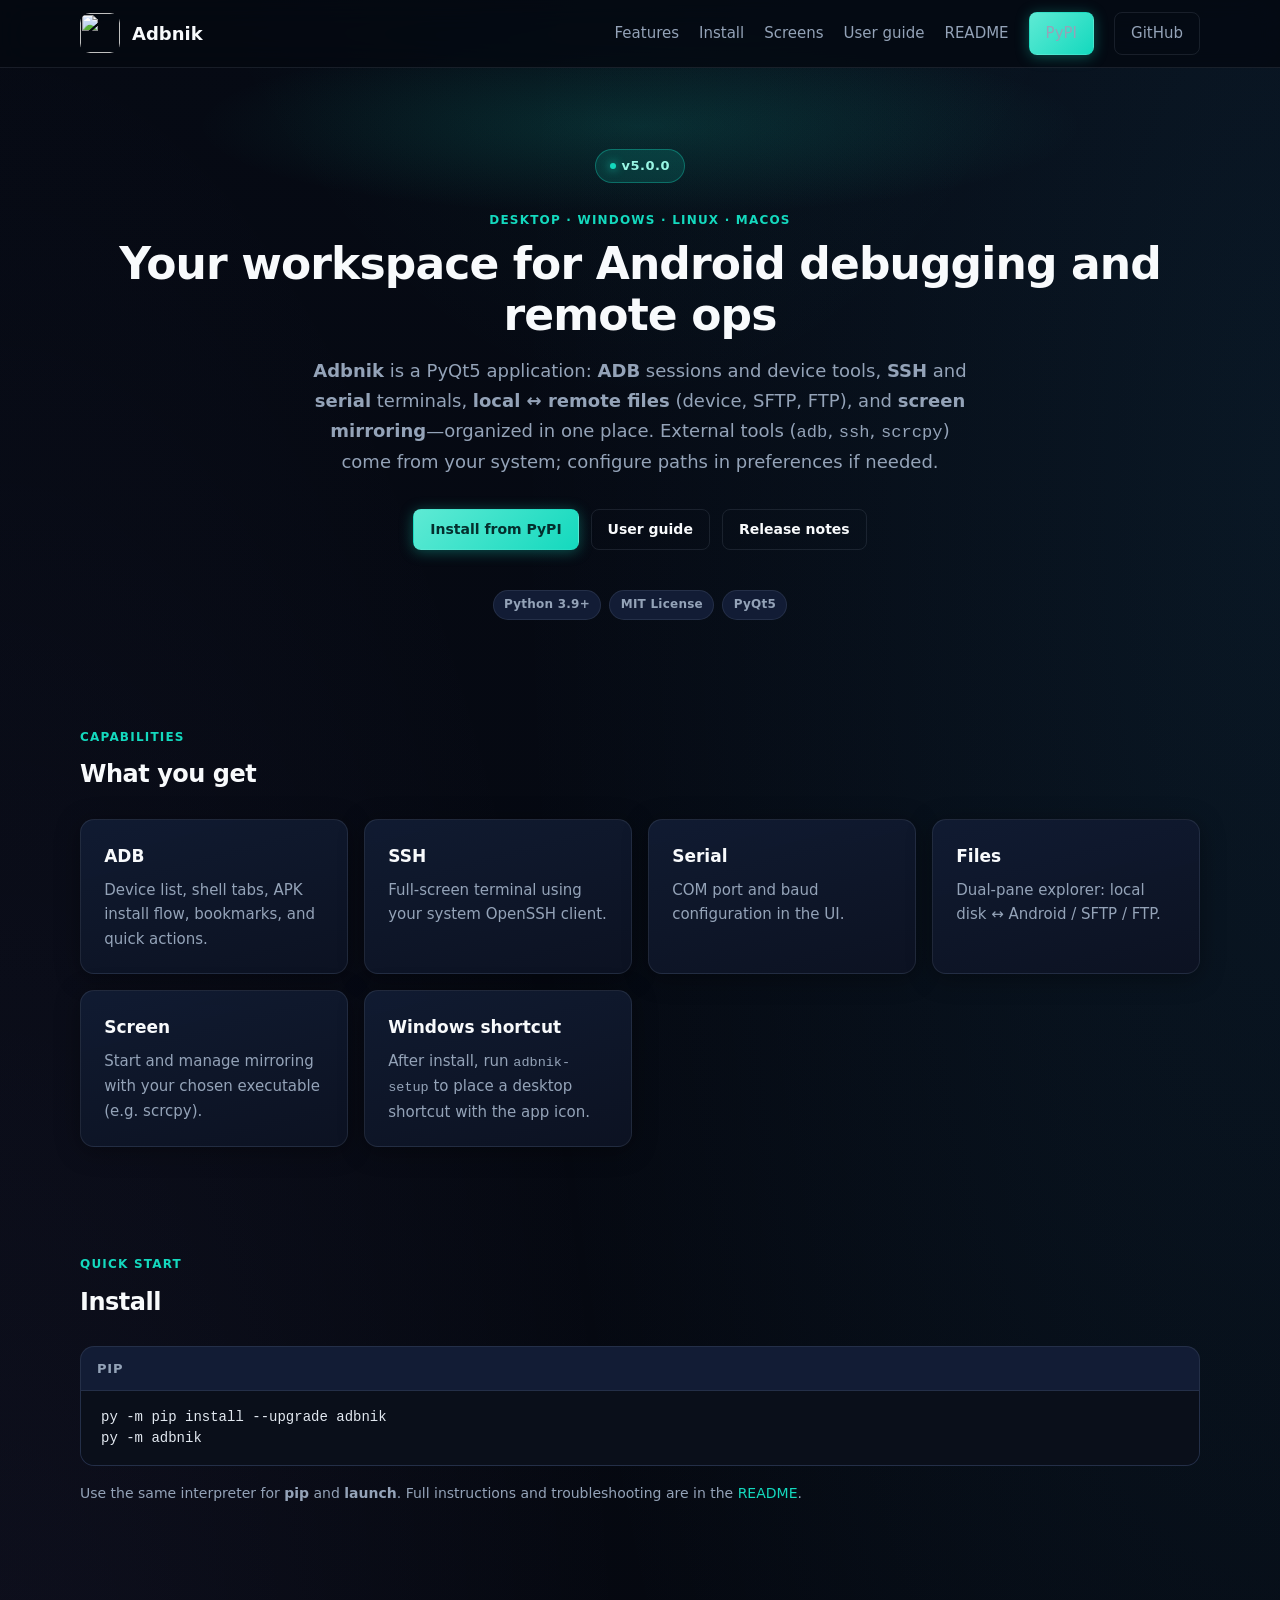
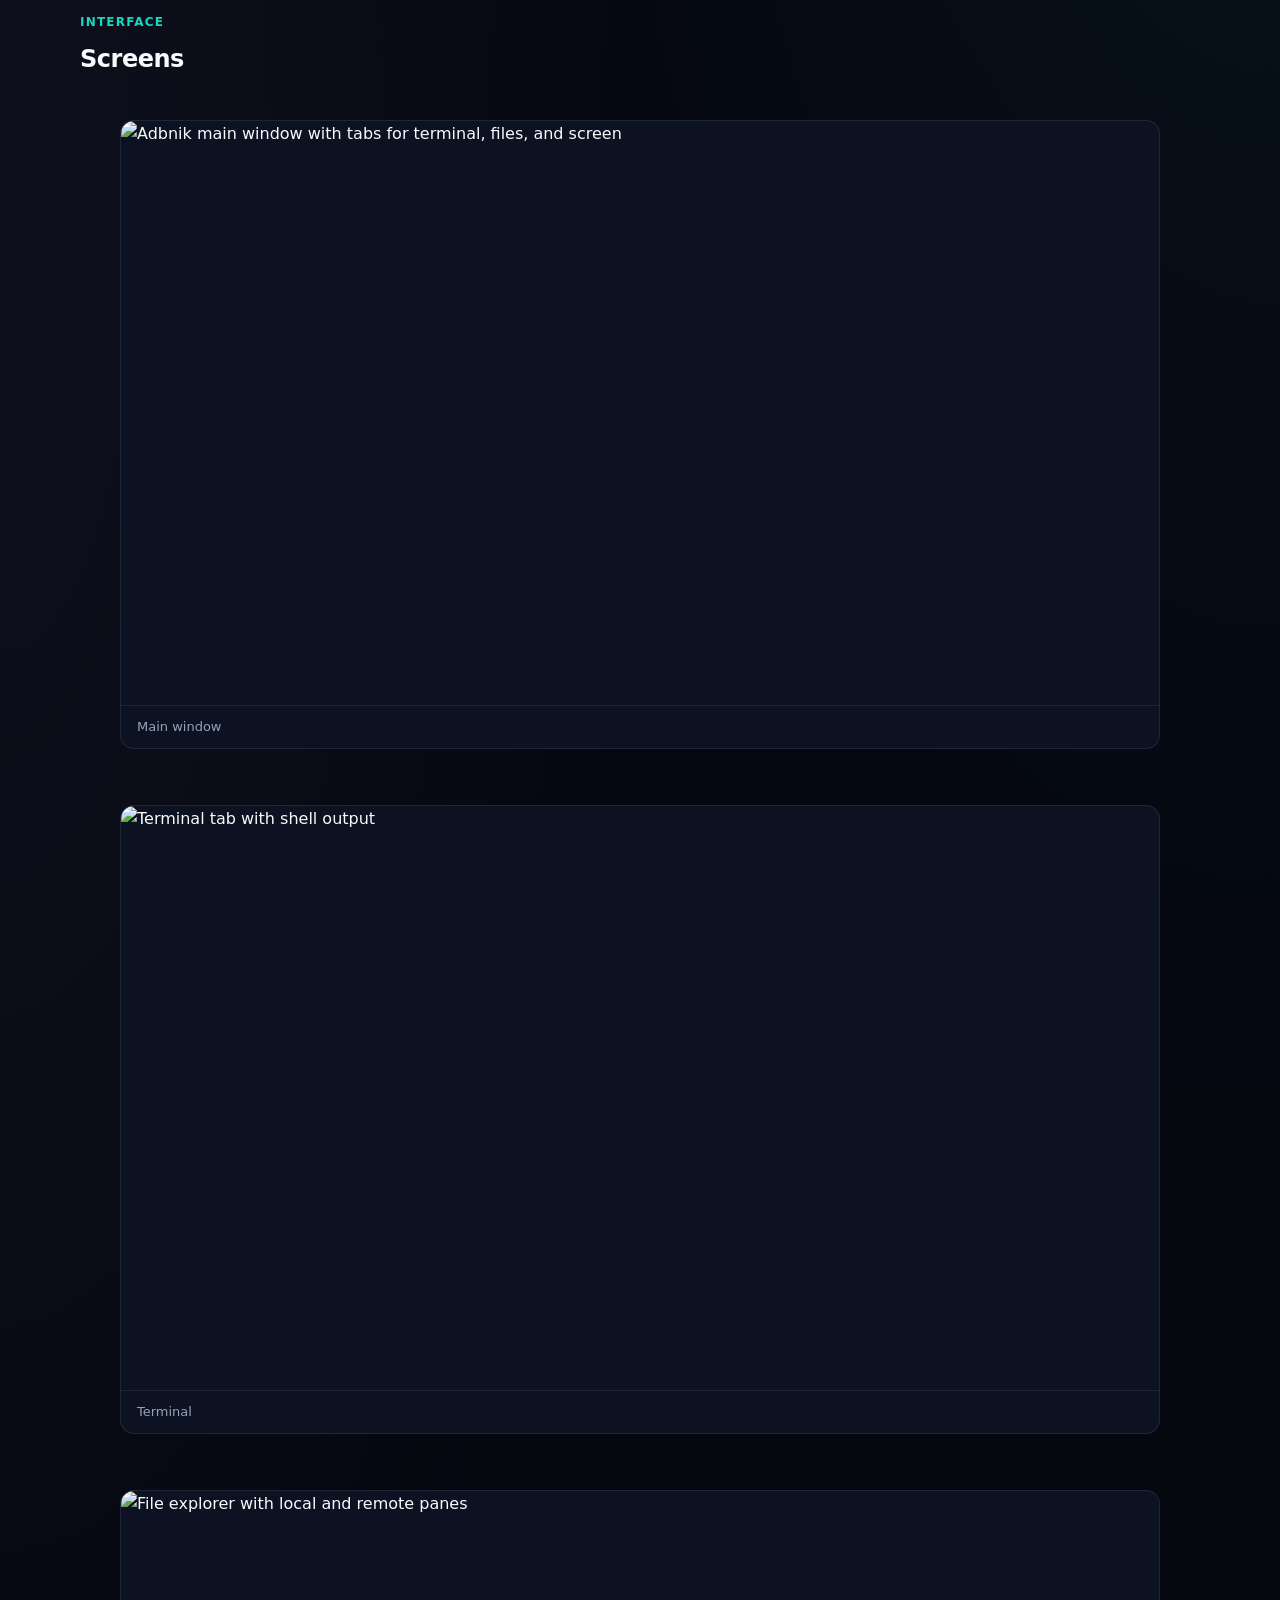
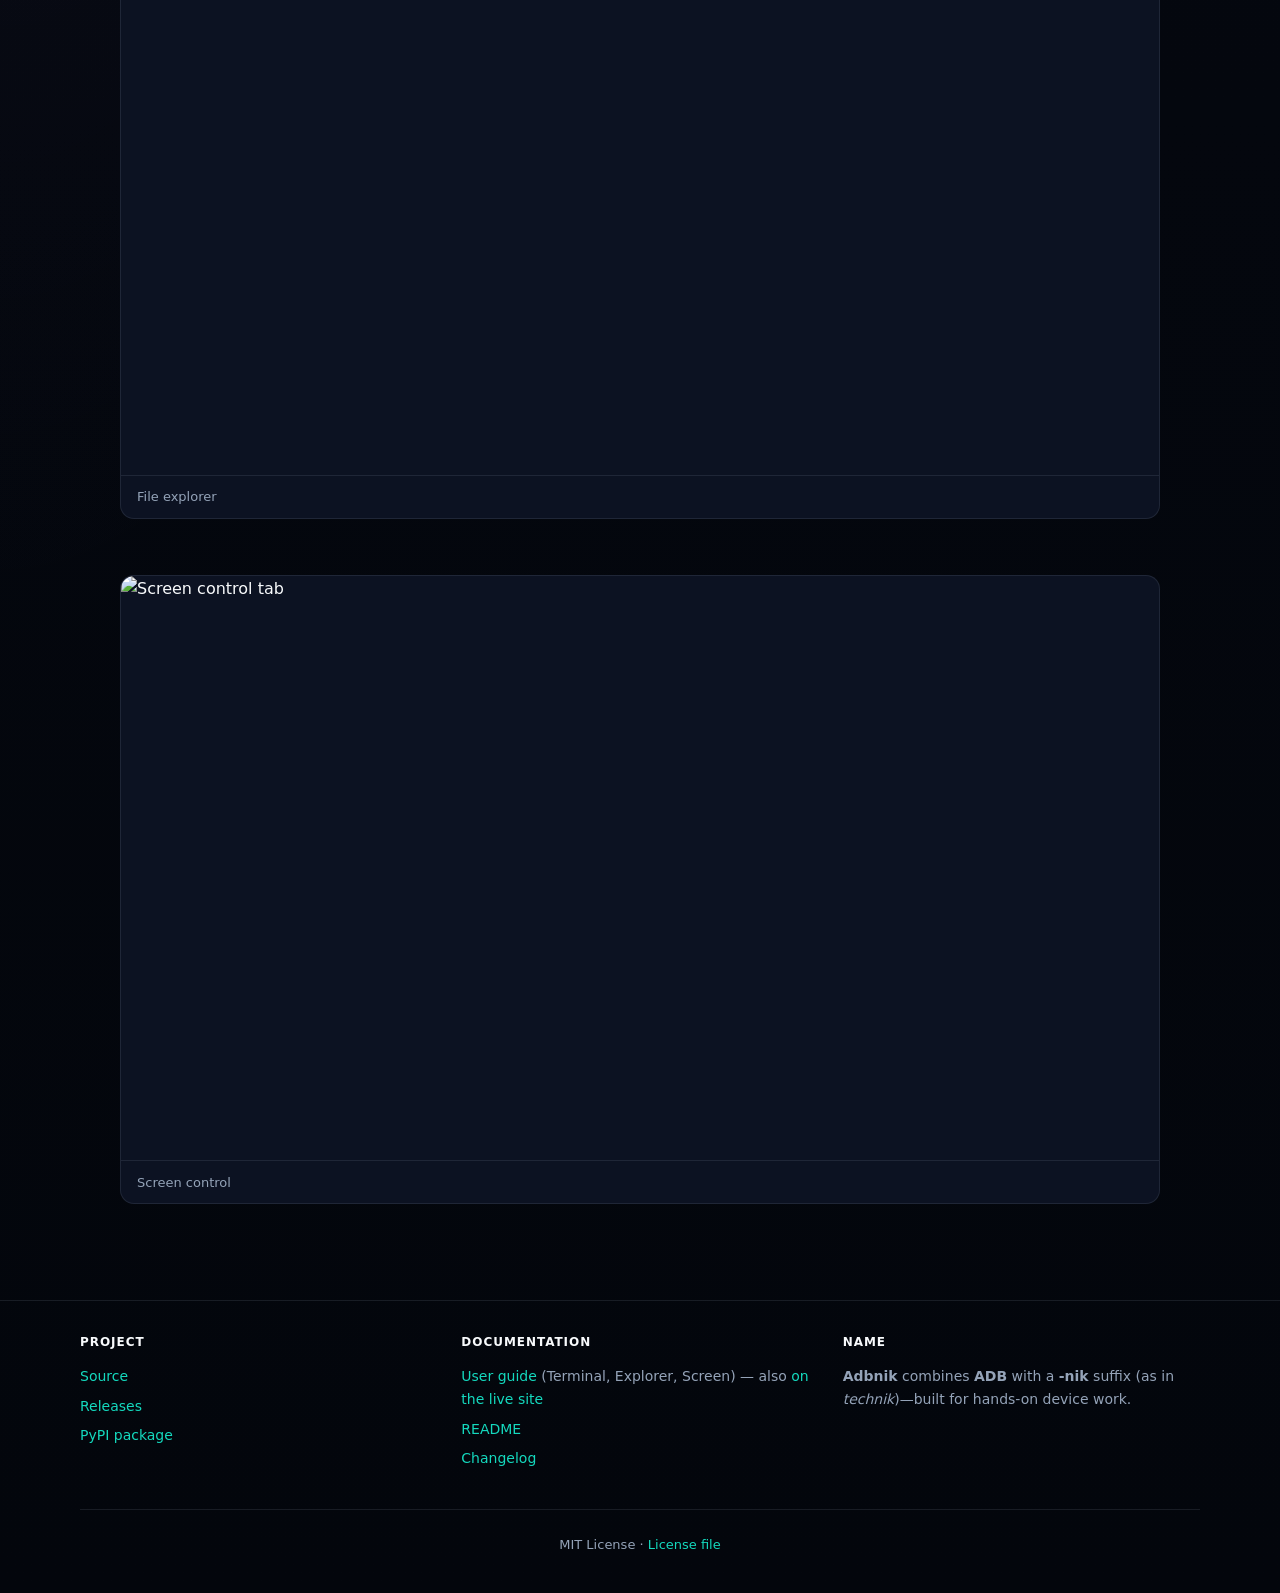
==== docs/index.html @ 75e6b12d "release: v5.0.0 — double-click CMD/PowerShell, bookmark viewport style fix" ====
<!DOCTYPE html>
<html lang="en">
<head>
  <meta charset="utf-8" />
  <meta name="viewport" content="width=device-width, initial-scale=1" />
  <meta name="description" content="Adbnik — desktop workspace for Android ADB, SSH/serial terminals, SFTP/FTP file transfer, and screen mirroring. Python · PyQt5 · MIT." />
  <meta name="theme-color" content="#070b12" />
  <meta property="og:title" content="Adbnik — Android &amp; device workspace" />
  <meta property="og:description" content="ADB, SSH, serial, SFTP/FTP, and screen mirroring in one PyQt5 workspace. Latest: v5.0.0." />
  <meta property="og:type" content="website" />
  <title>Adbnik — Android &amp; device workspace</title>
  <link rel="stylesheet" href="css/site.css" />
  <link rel="icon" href="https://raw.githubusercontent.com/nvnkennedy/adbnik/main/branding/adbnik-256.png" type="image/png" />
</head>
<body>
  <a class="skip-link" href="#main">Skip to content</a>

  <header class="site-header">
    <div class="wrap header-inner">
      <a class="brand" href="./">
        <img src="https://raw.githubusercontent.com/nvnkennedy/adbnik/main/branding/adbnik-256.png" width="40" height="40" alt="" />
        <span>Adbnik</span>
      </a>
      <nav class="nav" aria-label="Primary">
        <a href="#features">Features</a>
        <a href="#install">Install</a>
        <a href="#screens">Screens</a>
        <a href="guide/index.html">User guide</a>
        <a href="https://github.com/nvnkennedy/adbnik/blob/main/README.md">README</a>
        <a class="btn btn-primary" href="https://pypi.org/project/adbnik/">PyPI</a>
        <a class="btn btn-ghost" href="https://github.com/nvnkennedy/adbnik">GitHub</a>
      </nav>
    </div>
  </header>

  <main id="main">
    <div class="wrap">
      <section class="hero" aria-labelledby="hero-title">
        <p class="version-pill" title="Current stable release on PyPI"><span class="dot" aria-hidden="true"></span> v5.0.0</p>
        <p class="section-label">Desktop · Windows · Linux · macOS</p>
        <h1 id="hero-title">Your workspace for Android debugging and remote ops</h1>
        <p class="hero-lead">
          <strong>Adbnik</strong> is a PyQt5 application: <strong>ADB</strong> sessions and device tools,
          <strong>SSH</strong> and <strong>serial</strong> terminals, <strong>local ↔ remote files</strong>
          (device, SFTP, FTP), and <strong>screen mirroring</strong>—organized in one place.
          External tools (<code style="font-size:0.95em">adb</code>, <code style="font-size:0.95em">ssh</code>, <code style="font-size:0.95em">scrcpy</code>) come from your system; configure paths in preferences if needed.
        </p>
        <div class="hero-cta">
          <a class="btn btn-primary" href="https://pypi.org/project/adbnik/">Install from PyPI</a>
          <a class="btn btn-ghost" href="guide/index.html">User guide</a>
          <a class="btn btn-ghost" href="https://github.com/nvnkennedy/adbnik/releases">Release notes</a>
        </div>
        <div class="badge-row" aria-label="Highlights">
          <span class="badge">Python 3.9+</span>
          <span class="badge">MIT License</span>
          <span class="badge">PyQt5</span>
        </div>
      </section>

      <section id="features" aria-labelledby="feat-title">
        <p class="section-label">Capabilities</p>
        <h2 id="feat-title">What you get</h2>
        <div class="grid">
          <article class="card">
            <h3>ADB</h3>
            <p>Device list, shell tabs, APK install flow, bookmarks, and quick actions.</p>
          </article>
          <article class="card">
            <h3>SSH</h3>
            <p>Full-screen terminal using your system OpenSSH client.</p>
          </article>
          <article class="card">
            <h3>Serial</h3>
            <p>COM port and baud configuration in the UI.</p>
          </article>
          <article class="card">
            <h3>Files</h3>
            <p>Dual-pane explorer: local disk ↔ Android / SFTP / FTP.</p>
          </article>
          <article class="card">
            <h3>Screen</h3>
            <p>Start and manage mirroring with your chosen executable (e.g. scrcpy).</p>
          </article>
          <article class="card">
            <h3>Windows shortcut</h3>
            <p>After install, run <code style="font-size:0.9em">adbnik-setup</code> to place a desktop shortcut with the app icon.</p>
          </article>
        </div>
      </section>

      <section id="install" aria-labelledby="install-title">
        <p class="section-label">Quick start</p>
        <h2 id="install-title">Install</h2>
        <div class="install-block">
          <div class="install-head">pip</div>
          <pre class="code" id="pip-cmd">py -m pip install --upgrade adbnik
py -m adbnik</pre>
        </div>
        <p class="install-note">
          Use the same interpreter for <strong>pip</strong> and <strong>launch</strong>. Full instructions and troubleshooting are in the
          <a href="https://github.com/nvnkennedy/adbnik/blob/main/README.md">README</a>.
        </p>
      </section>

      <section id="screens" aria-labelledby="shots-title">
        <p class="section-label">Interface</p>
        <h2 id="shots-title">Screens</h2>
        <div class="shots">
          <figure class="shot">
            <img
              src="https://raw.githubusercontent.com/nvnkennedy/adbnik/main/docs/screenshots/01-main-window.png"
              alt="Adbnik main window with tabs for terminal, files, and screen"
              width="1280"
              height="720"
              loading="lazy"
            />
            <figcaption>Main window</figcaption>
          </figure>
          <figure class="shot">
            <img
              src="https://raw.githubusercontent.com/nvnkennedy/adbnik/main/docs/screenshots/02-terminal.png"
              alt="Terminal tab with shell output"
              width="1280"
              height="720"
              loading="lazy"
            />
            <figcaption>Terminal</figcaption>
          </figure>
          <figure class="shot">
            <img
              src="https://raw.githubusercontent.com/nvnkennedy/adbnik/main/docs/screenshots/03-file-explorer.png"
              alt="File explorer with local and remote panes"
              width="1280"
              height="720"
              loading="lazy"
            />
            <figcaption>File explorer</figcaption>
          </figure>
          <figure class="shot">
            <img
              src="https://raw.githubusercontent.com/nvnkennedy/adbnik/main/docs/screenshots/04-screen-control.png"
              alt="Screen control tab"
              width="1280"
              height="720"
              loading="lazy"
            />
            <figcaption>Screen control</figcaption>
          </figure>
        </div>
      </section>
    </div>
  </main>

  <footer class="site-footer">
    <div class="wrap">
      <div class="footer-grid">
        <div>
          <h3>Project</h3>
          <ul>
            <li><a href="https://github.com/nvnkennedy/adbnik">Source</a></li>
            <li><a href="https://github.com/nvnkennedy/adbnik/releases">Releases</a></li>
            <li><a href="https://pypi.org/project/adbnik/">PyPI package</a></li>
          </ul>
        </div>
        <div>
          <h3>Documentation</h3>
          <ul>
            <li><a href="guide/index.html">User guide</a> (Terminal, Explorer, Screen) — also <a href="https://nvnkennedy.github.io/adbnik/guide/index.html">on the live site</a></li>
            <li><a href="https://github.com/nvnkennedy/adbnik/blob/main/README.md">README</a></li>
            <li><a href="https://github.com/nvnkennedy/adbnik/blob/main/CHANGELOG.md">Changelog</a></li>
          </ul>
        </div>
        <div>
          <h3>Name</h3>
          <p style="margin:0;font-size:0.875rem;color:var(--muted);max-width:28rem">
            <strong>Adbnik</strong> combines <strong>ADB</strong> with a <strong>-nik</strong> suffix (as in <em>technik</em>)—built for hands-on device work.
          </p>
        </div>
      </div>
      <div class="footer-bottom">
        MIT License · <a href="https://github.com/nvnkennedy/adbnik/blob/main/LICENSE">License file</a>
      </div>
    </div>
  </footer>
</body>
</html>
---- docs/css/site.css ----
/* Adbnik — project site (GitHub Pages) */

:root {
  --bg: #050810;
  --bg-elevated: #0c1222;
  --surface: #121c35;
  --border: rgba(148, 163, 184, 0.14);
  --text: #f8fafc;
  --muted: #94a3b8;
  --accent: #14d9be;
  --accent-soft: rgba(20, 217, 190, 0.14);
  --accent-hover: #5eead4;
  --shadow: 0 28px 90px rgba(0, 0, 0, 0.5);
  --shadow-card: 0 4px 24px rgba(0, 0, 0, 0.35);
  --radius: 14px;
  --font: "Segoe UI Variable", system-ui, "Segoe UI", Roboto, "Helvetica Neue", Arial, sans-serif;
  --mono: ui-monospace, "Cascadia Code", "Consolas", monospace;
}

*,
*::before,
*::after {
  box-sizing: border-box;
}

html {
  scroll-behavior: smooth;
}

body {
  margin: 0;
  min-height: 100vh;
  font-family: var(--font);
  font-size: 1rem;
  line-height: 1.65;
  color: var(--text);
  background-color: var(--bg);
  background-image:
    radial-gradient(ellipse 100% 70% at 50% -30%, rgba(20, 217, 190, 0.18), transparent 55%),
    radial-gradient(ellipse 60% 45% at 100% 10%, rgba(56, 189, 248, 0.08), transparent),
    radial-gradient(ellipse 50% 40% at 0% 40%, rgba(167, 139, 250, 0.06), transparent),
    linear-gradient(180deg, #060a14 0%, var(--bg) 38%, #03060c 100%);
}

a {
  color: var(--accent);
  text-decoration: none;
  transition: color 0.15s ease;
}

a:hover {
  color: var(--accent-hover);
  text-decoration: underline;
}

.skip-link {
  position: absolute;
  left: -9999px;
  z-index: 9999;
  padding: 0.5rem 1rem;
  background: var(--accent);
  color: var(--bg);
}

.skip-link:focus {
  left: 1rem;
  top: 1rem;
}

.wrap {
  width: min(1120px, 100% - 2rem);
  margin-inline: auto;
}

/* Header */
.site-header {
  position: sticky;
  top: 0;
  z-index: 100;
  border-bottom: 1px solid var(--border);
  background: rgba(5, 8, 16, 0.78);
  backdrop-filter: blur(16px) saturate(1.2);
  -webkit-backdrop-filter: blur(16px) saturate(1.2);
}

.header-inner {
  display: flex;
  align-items: center;
  justify-content: space-between;
  gap: 1rem;
  padding: 0.75rem 0;
  flex-wrap: wrap;
}

.brand {
  display: flex;
  align-items: center;
  gap: 0.75rem;
  color: var(--text);
  text-decoration: none;
  font-weight: 600;
  font-size: 1.125rem;
}

.brand:hover {
  color: var(--accent);
  text-decoration: none;
}

.brand img {
  width: 40px;
  height: 40px;
  border-radius: 10px;
}

.nav {
  display: flex;
  align-items: center;
  gap: 0.25rem 1.25rem;
  flex-wrap: wrap;
}

.nav a {
  color: var(--muted);
  font-size: 0.9375rem;
  font-weight: 500;
}

.nav a:hover {
  color: var(--text);
  text-decoration: none;
}

.btn {
  display: inline-flex;
  align-items: center;
  justify-content: center;
  gap: 0.5rem;
  padding: 0.5rem 1rem;
  border-radius: 8px;
  font-weight: 600;
  font-size: 0.875rem;
  border: 1px solid transparent;
  cursor: pointer;
  transition: background 0.15s ease, border-color 0.15s ease, color 0.15s ease;
}

.btn-primary {
  background: linear-gradient(135deg, #5eead4 0%, var(--accent) 100%);
  color: #042f2e;
  box-shadow: 0 2px 14px rgba(20, 217, 190, 0.35);
}

.btn-primary:hover {
  background: linear-gradient(135deg, #99f6e4 0%, #5eead4 100%);
  color: #022c22;
  text-decoration: none;
  box-shadow: 0 4px 20px rgba(20, 217, 190, 0.45);
}

.btn-ghost {
  background: transparent;
  color: var(--text);
  border-color: var(--border);
}

.btn-ghost:hover {
  background: var(--surface);
  text-decoration: none;
}

/* Hero */
.hero {
  position: relative;
  padding: 4.25rem 0 3rem;
  text-align: center;
}

.hero::after {
  content: "";
  position: absolute;
  inset: -2rem 10% auto;
  height: 180px;
  background: radial-gradient(ellipse at center, var(--accent-soft), transparent 70%);
  pointer-events: none;
  z-index: 0;
}

.hero > * {
  position: relative;
  z-index: 1;
}

.version-pill {
  display: inline-flex;
  align-items: center;
  gap: 0.35rem;
  padding: 0.35rem 0.85rem;
  border-radius: 999px;
  font-size: 0.8125rem;
  font-weight: 700;
  letter-spacing: 0.04em;
  background: var(--accent-soft);
  border: 1px solid rgba(20, 217, 190, 0.35);
  color: #99f6e4;
  margin-bottom: 1rem;
}

.version-pill span.dot {
  width: 6px;
  height: 6px;
  border-radius: 50%;
  background: var(--accent);
  box-shadow: 0 0 10px var(--accent);
}

.hero h1 {
  margin: 0 0 1rem;
  font-size: clamp(2rem, 5vw, 2.75rem);
  font-weight: 700;
  letter-spacing: -0.02em;
  line-height: 1.15;
}

.hero-lead {
  margin: 0 auto 2rem;
  max-width: 42rem;
  font-size: 1.125rem;
  color: var(--muted);
}

.hero-cta {
  display: flex;
  flex-wrap: wrap;
  gap: 0.75rem;
  justify-content: center;
  margin-bottom: 2.5rem;
}

.badge-row {
  display: flex;
  flex-wrap: wrap;
  gap: 0.5rem;
  justify-content: center;
}

.badge {
  display: inline-block;
  padding: 0.25rem 0.65rem;
  border-radius: 999px;
  font-size: 0.75rem;
  font-weight: 600;
  letter-spacing: 0.02em;
  background: var(--surface);
  border: 1px solid var(--border);
  color: var(--muted);
}

/* Sections */
section {
  padding: 3rem 0;
}

section h2 {
  margin: 0 0 1.5rem;
  font-size: 1.5rem;
  font-weight: 700;
  letter-spacing: -0.02em;
}

.section-label {
  font-size: 0.75rem;
  font-weight: 700;
  text-transform: uppercase;
  letter-spacing: 0.1em;
  color: var(--accent);
  margin-bottom: 0.5rem;
}

/* Feature grid */
.grid {
  display: grid;
  grid-template-columns: repeat(auto-fill, minmax(260px, 1fr));
  gap: 1rem;
}

.card {
  padding: 1.35rem 1.45rem;
  border-radius: var(--radius);
  background: linear-gradient(165deg, rgba(17, 28, 51, 0.95) 0%, var(--bg-elevated) 100%);
  border: 1px solid var(--border);
  box-shadow: var(--shadow-card);
  transition: transform 0.2s ease, border-color 0.2s ease, box-shadow 0.2s ease;
}

@media (prefers-reduced-motion: reduce) {
  .card {
    transition: none;
  }
}

.card:hover {
  transform: translateY(-3px);
  border-color: rgba(20, 217, 190, 0.22);
  box-shadow: 0 12px 40px rgba(0, 0, 0, 0.45), 0 0 0 1px rgba(20, 217, 190, 0.08);
}

.card h3 {
  margin: 0 0 0.5rem;
  font-size: 1.0625rem;
  font-weight: 600;
}

.card p {
  margin: 0;
  font-size: 0.9375rem;
  color: var(--muted);
}

/* Install */
.install-block {
  border-radius: var(--radius);
  background: var(--surface);
  border: 1px solid var(--border);
  overflow: hidden;
}

.install-head {
  display: flex;
  align-items: center;
  justify-content: space-between;
  padding: 0.65rem 1rem;
  border-bottom: 1px solid var(--border);
  font-size: 0.8125rem;
  font-weight: 600;
  color: var(--muted);
  text-transform: uppercase;
  letter-spacing: 0.06em;
}

pre,
.code {
  margin: 0;
  padding: 1rem 1.25rem;
  overflow-x: auto;
  font-family: var(--mono);
  font-size: 0.875rem;
  line-height: 1.5;
  color: #e2e8f0;
  background: #0a0f1a;
}

.install-note {
  margin: 1rem 0 0;
  font-size: 0.875rem;
  color: var(--muted);
}

/* Screens */
.shots {
  display: grid;
  gap: 1.5rem;
}

.shot {
  border-radius: var(--radius);
  overflow: hidden;
  border: 1px solid var(--border);
  background: var(--bg-elevated);
}

.shot img {
  display: block;
  width: 100%;
  height: auto;
  vertical-align: middle;
}

.shot figcaption {
  padding: 0.65rem 1rem;
  font-size: 0.8125rem;
  color: var(--muted);
  border-top: 1px solid var(--border);
}

/* Footer */
.site-footer {
  margin-top: 2rem;
  padding: 2rem 0 2.5rem;
  border-top: 1px solid var(--border);
  font-size: 0.875rem;
  color: var(--muted);
}

.footer-grid {
  display: grid;
  gap: 1.5rem;
  grid-template-columns: repeat(auto-fit, minmax(200px, 1fr));
}

.site-footer h3 {
  margin: 0 0 0.75rem;
  font-size: 0.75rem;
  font-weight: 700;
  text-transform: uppercase;
  letter-spacing: 0.08em;
  color: var(--text);
}

.site-footer ul {
  margin: 0;
  padding: 0;
  list-style: none;
}

.site-footer li {
  margin-bottom: 0.4rem;
}

.footer-bottom {
  margin-top: 2rem;
  padding-top: 1.5rem;
  border-top: 1px solid var(--border);
  text-align: center;
  font-size: 0.8125rem;
}

@media (max-width: 640px) {
  .header-inner {
    flex-direction: column;
    align-items: flex-start;
  }

  .nav {
    width: 100%;
  }

  .card:hover {
    transform: none;
  }
}

/* --- User guide (long-form) --- */
.doc-page main {
  padding: 2rem 0 3rem;
}

.doc-page article.doc {
  max-width: 52rem;
  margin: 0 auto;
}

.doc-page article.doc h1 {
  margin: 0 0 0.5rem;
  font-size: clamp(1.5rem, 3vw, 2rem);
  letter-spacing: -0.02em;
}

.doc-page .doc-lead {
  margin: 0 0 2rem;
  color: var(--muted);
  font-size: 1.05rem;
}

.doc-page article.doc h2 {
  margin: 2rem 0 0.75rem;
  font-size: 1.25rem;
  font-weight: 700;
  letter-spacing: -0.02em;
  border-bottom: 1px solid var(--border);
  padding-bottom: 0.35rem;
}

.doc-page article.doc h3 {
  margin: 1.25rem 0 0.5rem;
  font-size: 1.05rem;
  font-weight: 600;
}

.doc-page article.doc p,
.doc-page article.doc li {
  color: #cbd5e1;
  font-size: 0.9375rem;
}

.doc-page article.doc ul,
.doc-page article.doc ol {
  margin: 0.5rem 0 1rem 1.25rem;
  padding: 0;
}

.doc-page article.doc li {
  margin-bottom: 0.35rem;
}

.doc-page article.doc code {
  font-family: var(--mono);
  font-size: 0.88em;
  background: var(--surface);
  padding: 0.1em 0.35em;
  border-radius: 4px;
  border: 1px solid var(--border);
}

.doc-page article.doc table.doc-table {
  width: 100%;
  border-collapse: collapse;
  font-size: 0.875rem;
  margin: 1rem 0;
}

.doc-page article.doc table.doc-table th,
.doc-page article.doc table.doc-table td {
  border: 1px solid var(--border);
  padding: 0.5rem 0.65rem;
  text-align: left;
  vertical-align: top;
}

.doc-page article.doc table.doc-table th {
  background: var(--bg-elevated);
  color: var(--text);
  font-weight: 600;
}

.doc-page article.doc .steps {
  counter-reset: step;
  list-style: none;
  margin-left: 0;
  padding: 0;
}

.doc-page article.doc .steps > li {
  position: relative;
  padding-left: 2.5rem;
  margin-bottom: 1rem;
  counter-increment: step;
}

.doc-page article.doc .steps > li::before {
  content: counter(step);
  position: absolute;
  left: 0;
  top: 0;
  width: 1.75rem;
  height: 1.75rem;
  line-height: 1.75rem;
  text-align: center;
  font-size: 0.8125rem;
  font-weight: 700;
  background: var(--accent);
  color: #042f2e;
  border-radius: 50%;
}

.doc-nav {
  margin: 1.5rem 0 2rem;
  padding: 1rem 1.25rem;
  border-radius: var(--radius);
  background: var(--bg-elevated);
  border: 1px solid var(--border);
  font-size: 0.875rem;
}

.doc-nav a {
  font-weight: 600;
}
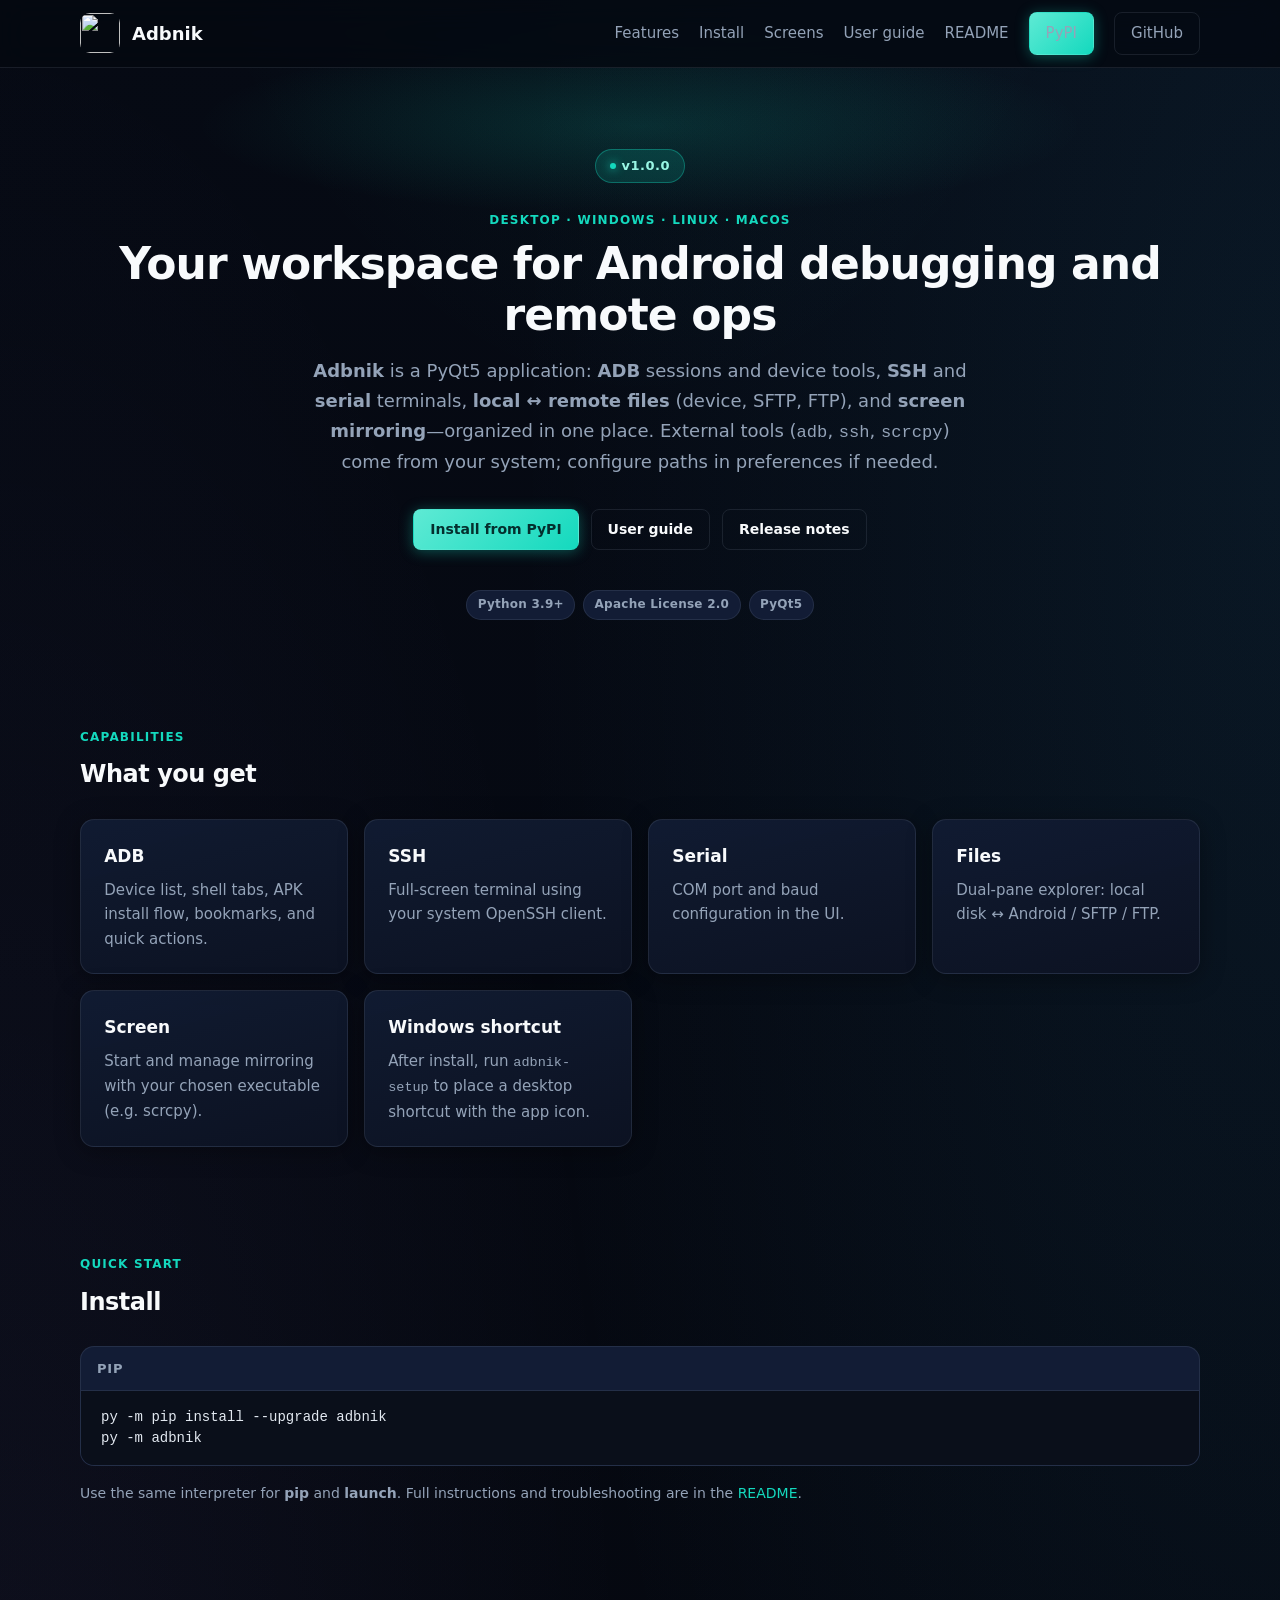
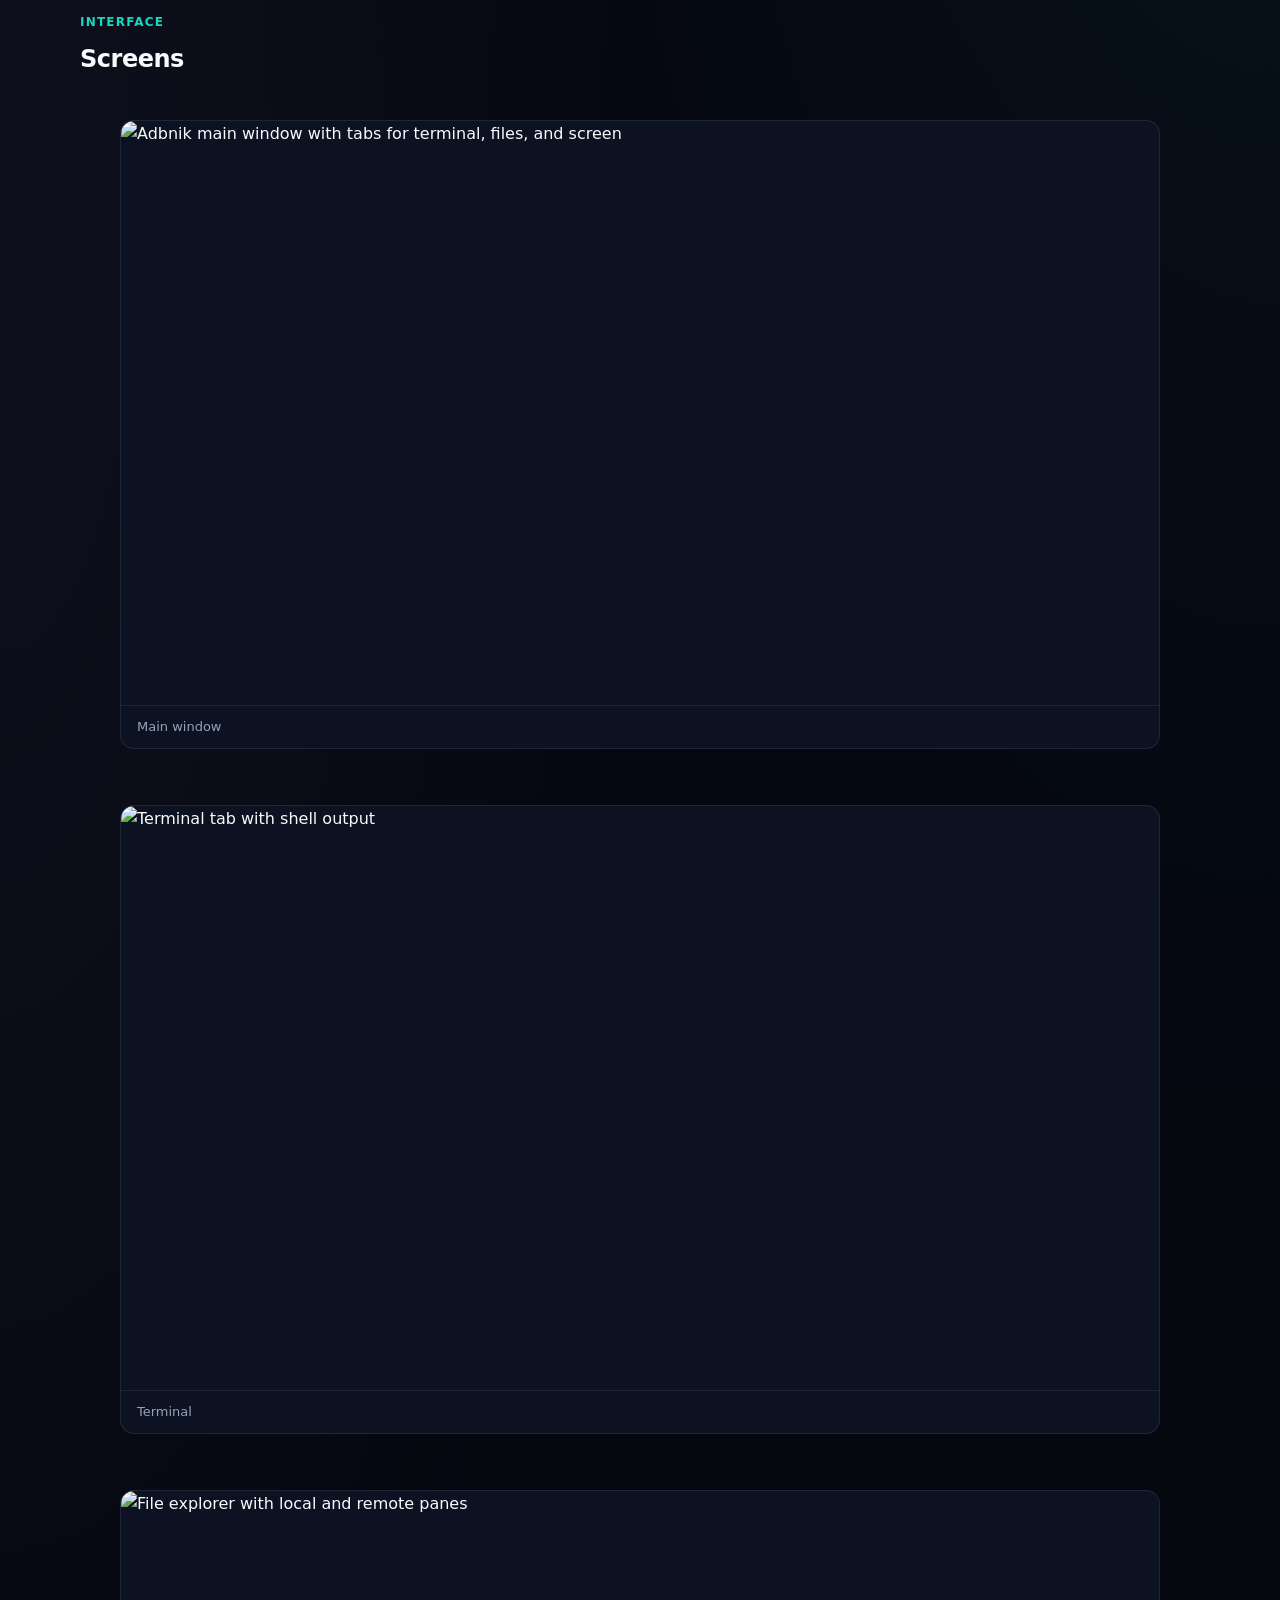
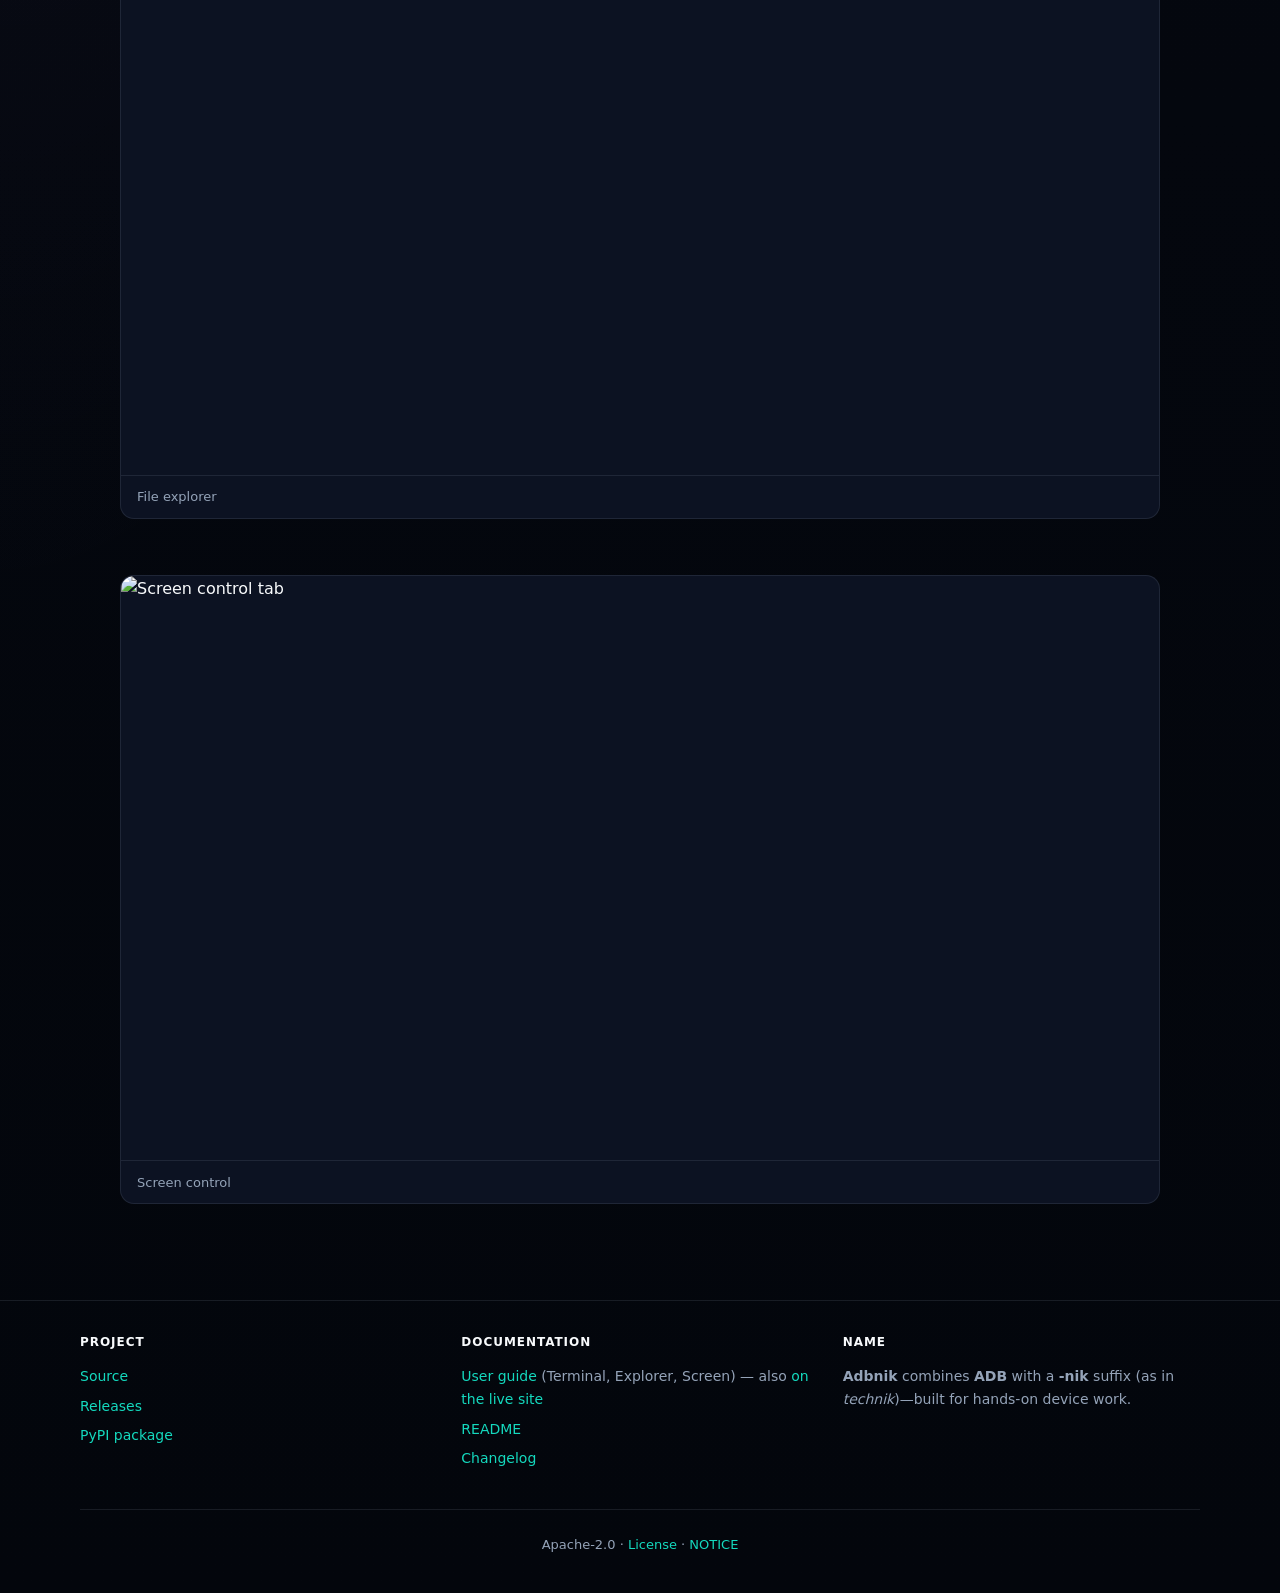
==== commit 68883bd5: "release: v1.0.0 — public baseline, Apache-2.0, Windows installer on GH Releases, PyPI links" ====
--- a/docs/index.html
+++ b/docs/index.html
@@ -3,10 +3,10 @@
 <head>
   <meta charset="utf-8" />
   <meta name="viewport" content="width=device-width, initial-scale=1" />
-  <meta name="description" content="Adbnik — desktop workspace for Android ADB, SSH/serial terminals, SFTP/FTP file transfer, and screen mirroring. Python · PyQt5 · MIT." />
+  <meta name="description" content="Adbnik — desktop workspace for Android ADB, SSH/serial terminals, SFTP/FTP file transfer, and screen mirroring. Python · PyQt5 · Apache-2.0." />
   <meta name="theme-color" content="#070b12" />
   <meta property="og:title" content="Adbnik — Android &amp; device workspace" />
-  <meta property="og:description" content="ADB, SSH, serial, SFTP/FTP, and screen mirroring in one PyQt5 workspace. Latest: v5.0.0." />
+  <meta property="og:description" content="ADB, SSH, serial, SFTP/FTP, and screen mirroring in one PyQt5 workspace. Latest: v1.0.0." />
   <meta property="og:type" content="website" />
   <title>Adbnik — Android &amp; device workspace</title>
   <link rel="stylesheet" href="css/site.css" />
@@ -36,7 +36,7 @@
   <main id="main">
     <div class="wrap">
       <section class="hero" aria-labelledby="hero-title">
-        <p class="version-pill" title="Current stable release on PyPI"><span class="dot" aria-hidden="true"></span> v5.0.0</p>
+        <p class="version-pill" title="Current stable release on PyPI"><span class="dot" aria-hidden="true"></span> v1.0.0</p>
         <p class="section-label">Desktop · Windows · Linux · macOS</p>
         <h1 id="hero-title">Your workspace for Android debugging and remote ops</h1>
         <p class="hero-lead">
@@ -52,7 +52,7 @@
         </div>
         <div class="badge-row" aria-label="Highlights">
           <span class="badge">Python 3.9+</span>
-          <span class="badge">MIT License</span>
+          <span class="badge">Apache License 2.0</span>
           <span class="badge">PyQt5</span>
         </div>
       </section>
@@ -178,7 +178,7 @@
         </div>
       </div>
       <div class="footer-bottom">
-        MIT License · <a href="https://github.com/nvnkennedy/adbnik/blob/main/LICENSE">License file</a>
+        Apache-2.0 · <a href="https://github.com/nvnkennedy/adbnik/blob/main/LICENSE">License</a> · <a href="https://github.com/nvnkennedy/adbnik/blob/main/NOTICE">NOTICE</a>
       </div>
     </div>
   </footer>
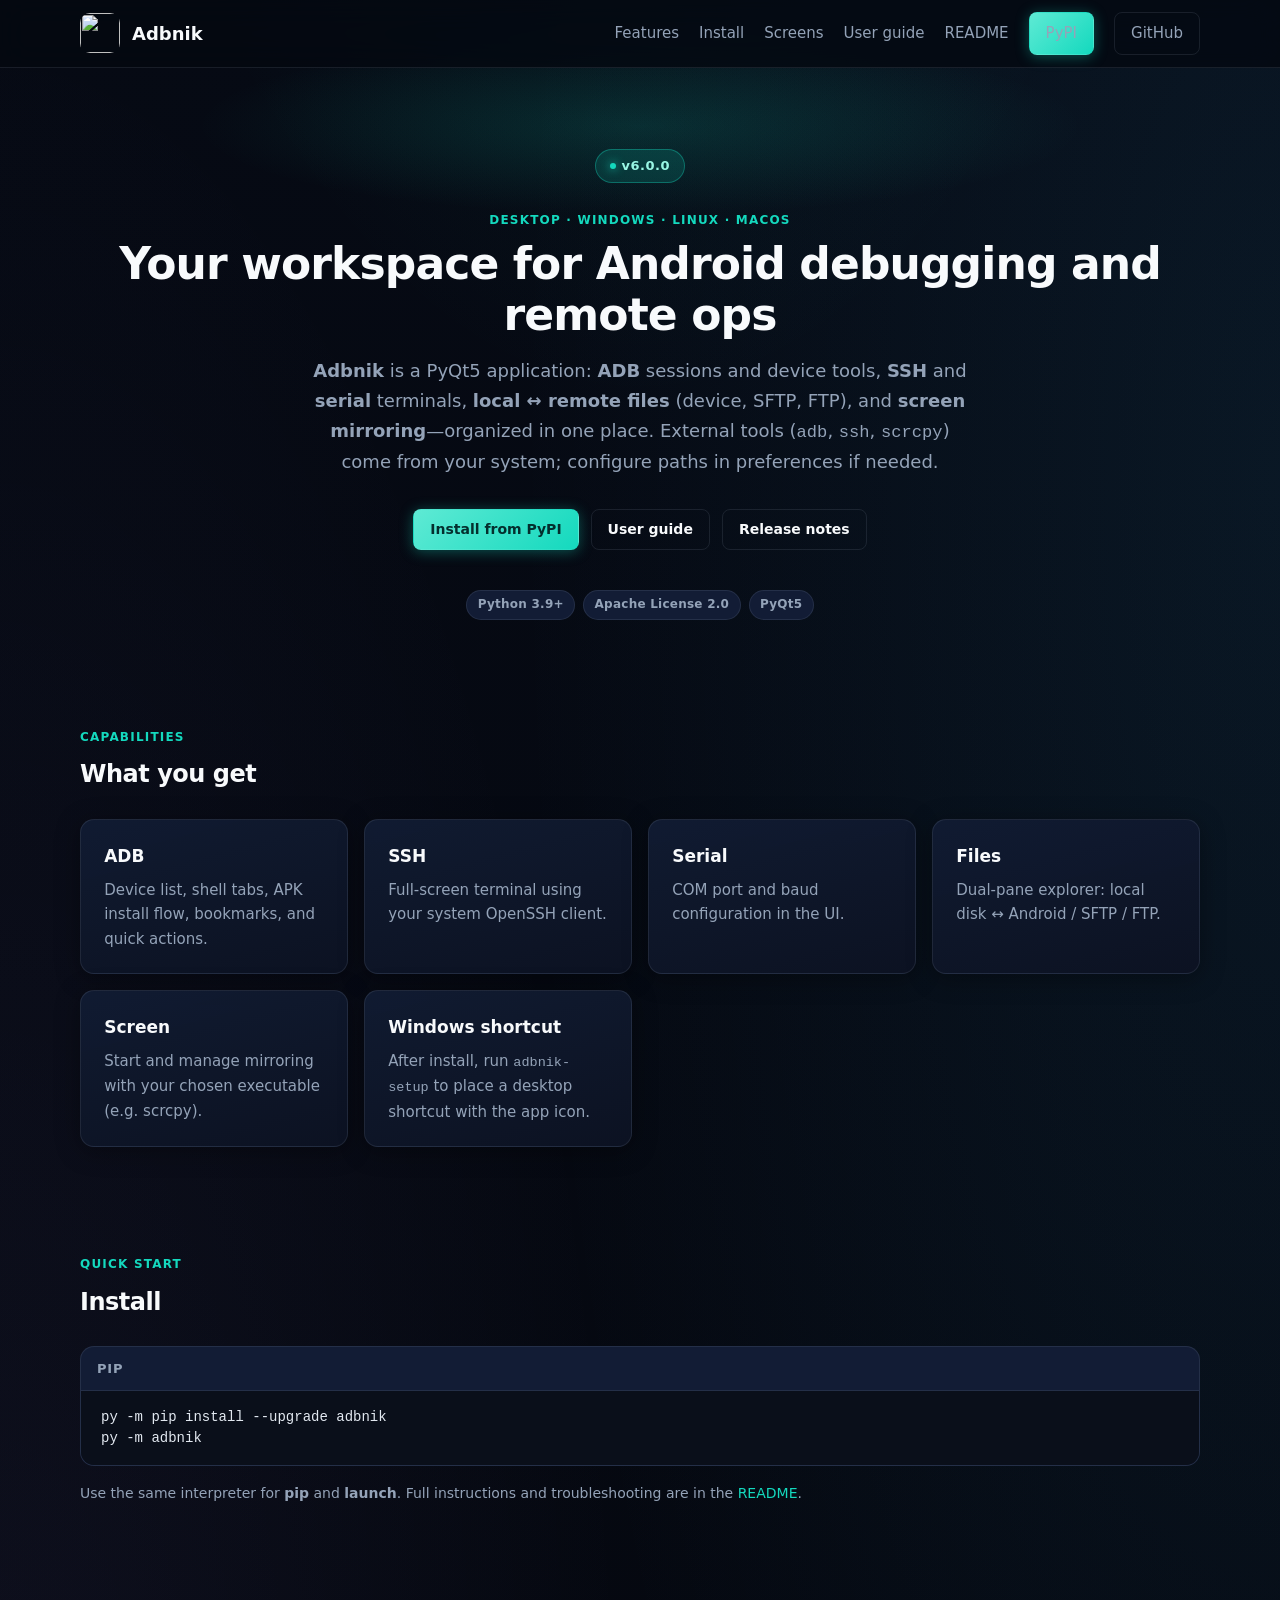
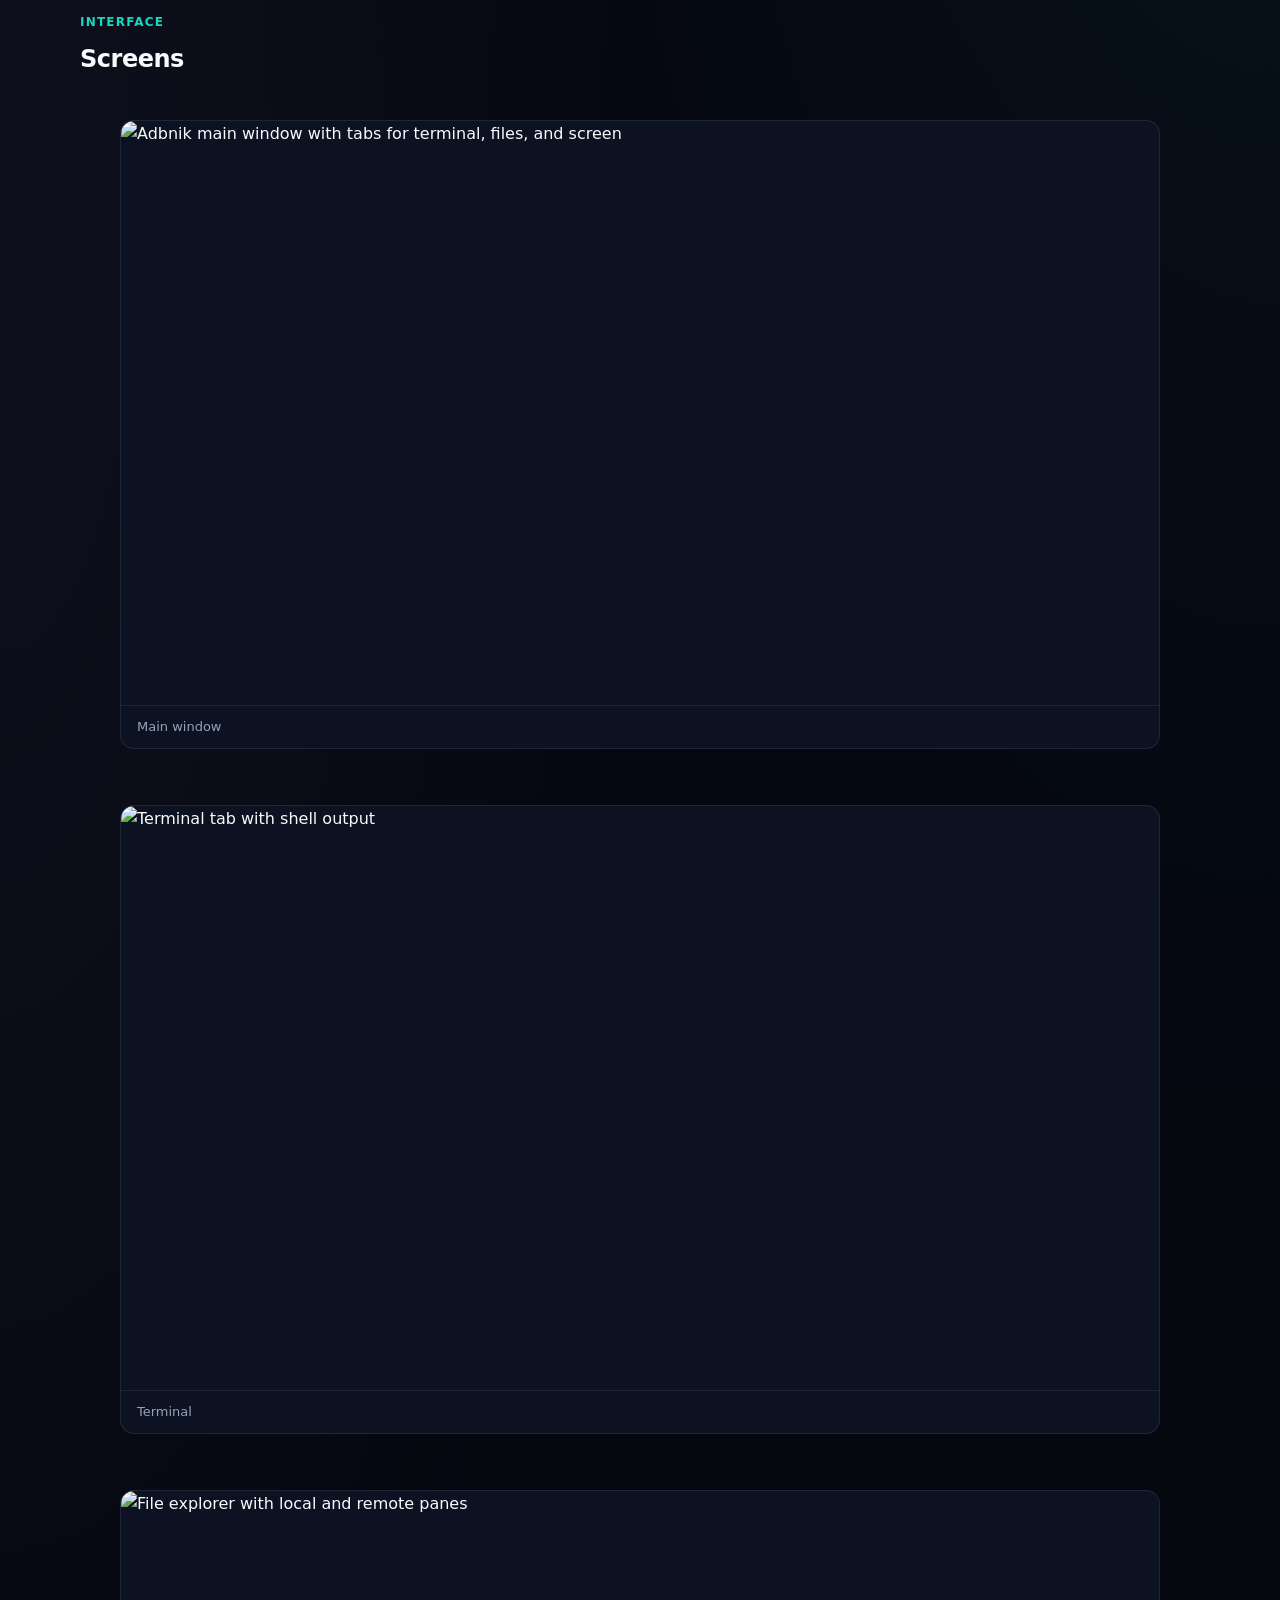
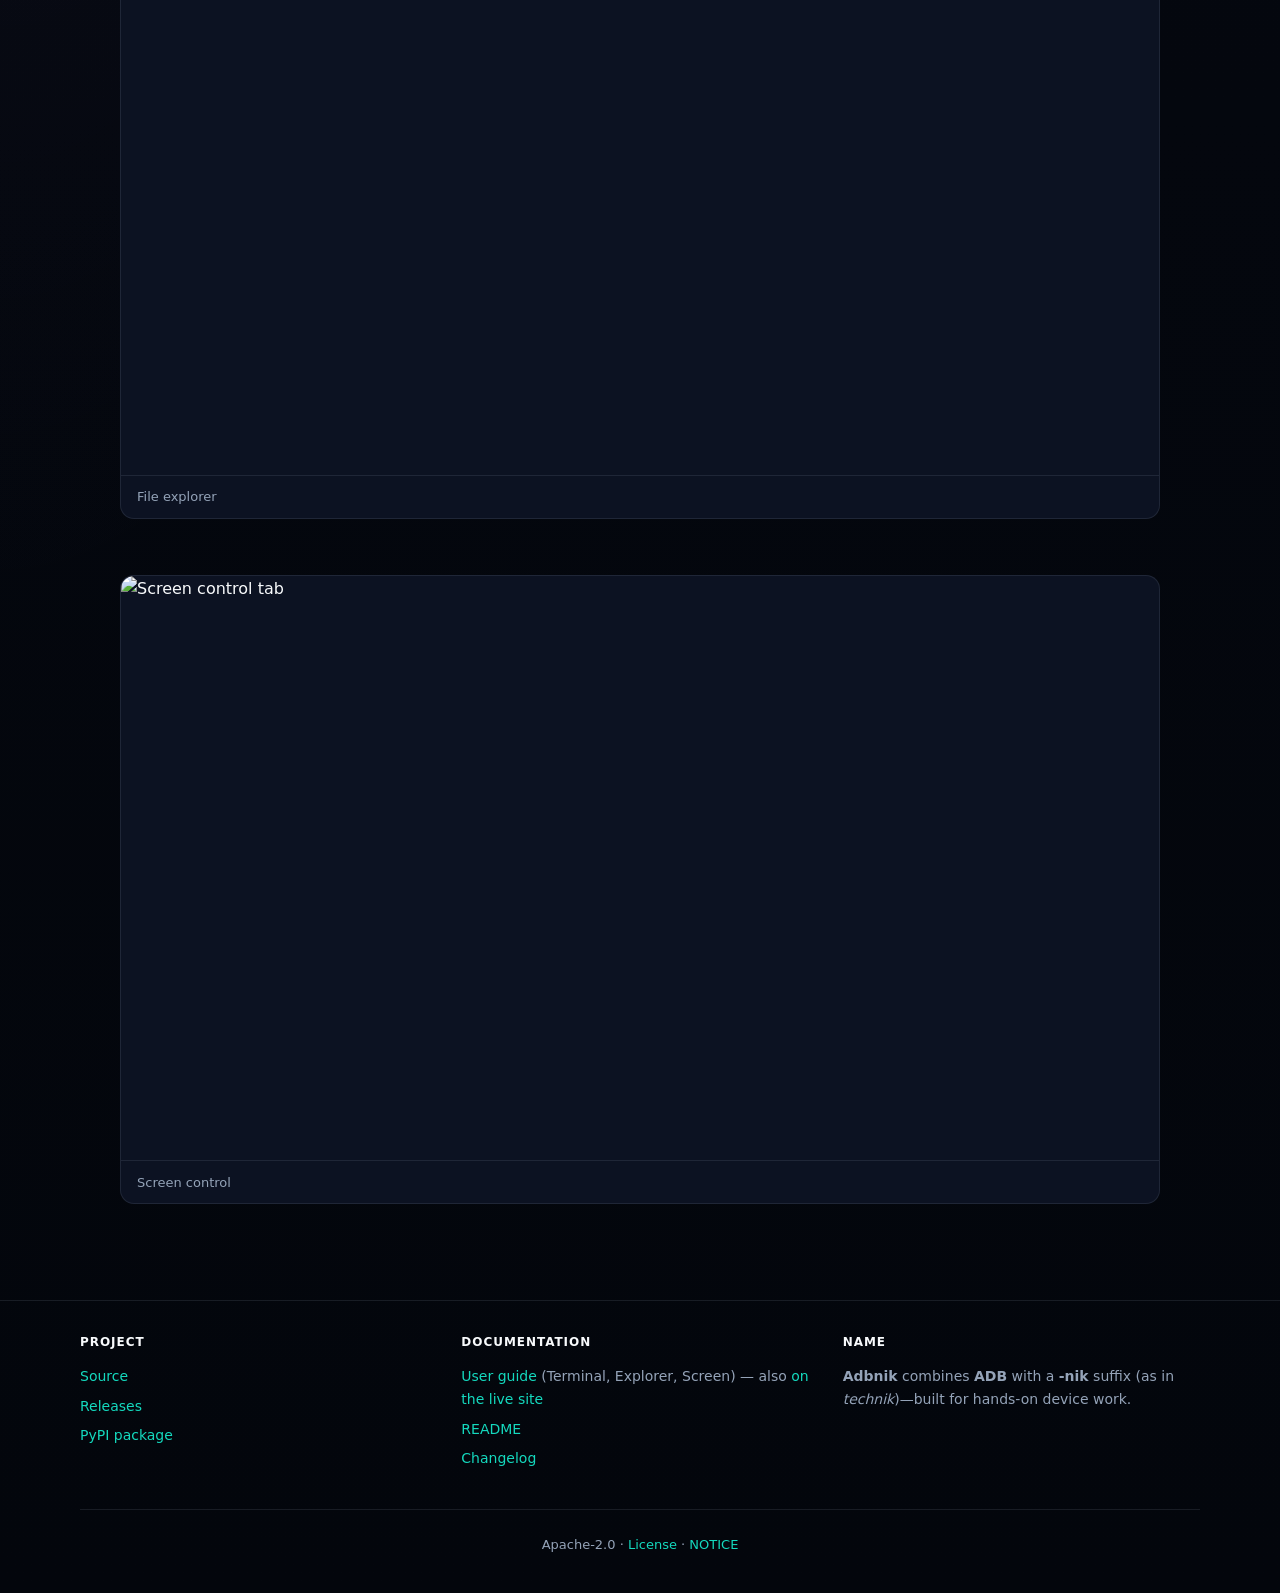
==== commit 9a2ad103: "release: v6.0.0 — unify PyPI, Windows artifacts, docs, and CI zip staging" ====
--- a/docs/index.html
+++ b/docs/index.html
@@ -6,7 +6,7 @@
   <meta name="description" content="Adbnik — desktop workspace for Android ADB, SSH/serial terminals, SFTP/FTP file transfer, and screen mirroring. Python · PyQt5 · Apache-2.0." />
   <meta name="theme-color" content="#070b12" />
   <meta property="og:title" content="Adbnik — Android &amp; device workspace" />
-  <meta property="og:description" content="ADB, SSH, serial, SFTP/FTP, and screen mirroring in one PyQt5 workspace. Latest: v1.0.0." />
+  <meta property="og:description" content="ADB, SSH, serial, SFTP/FTP, and screen mirroring in one PyQt5 workspace. Latest: v6.0.0." />
   <meta property="og:type" content="website" />
   <title>Adbnik — Android &amp; device workspace</title>
   <link rel="stylesheet" href="css/site.css" />
@@ -36,7 +36,7 @@
   <main id="main">
     <div class="wrap">
       <section class="hero" aria-labelledby="hero-title">
-        <p class="version-pill" title="Current stable release on PyPI"><span class="dot" aria-hidden="true"></span> v1.0.0</p>
+        <p class="version-pill" title="Current stable release on PyPI"><span class="dot" aria-hidden="true"></span> v6.0.0</p>
         <p class="section-label">Desktop · Windows · Linux · macOS</p>
         <h1 id="hero-title">Your workspace for Android debugging and remote ops</h1>
         <p class="hero-lead">
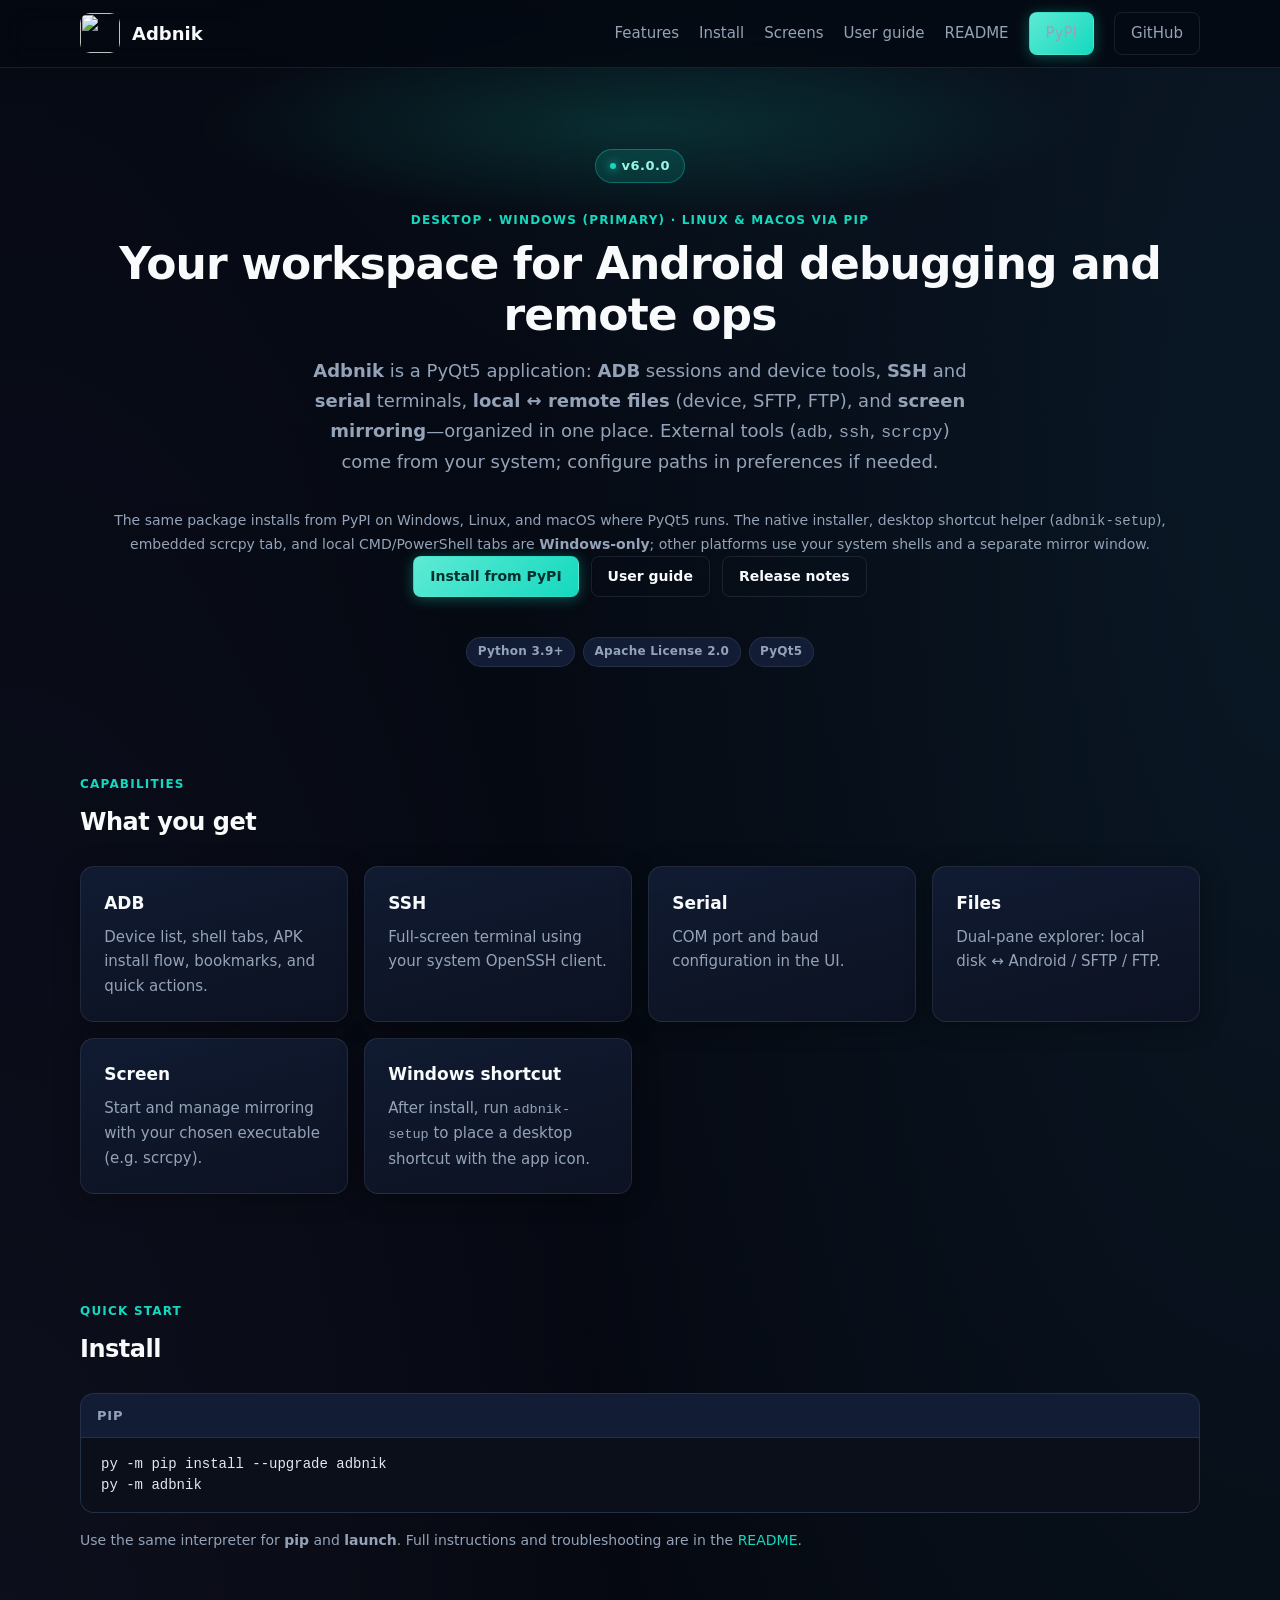
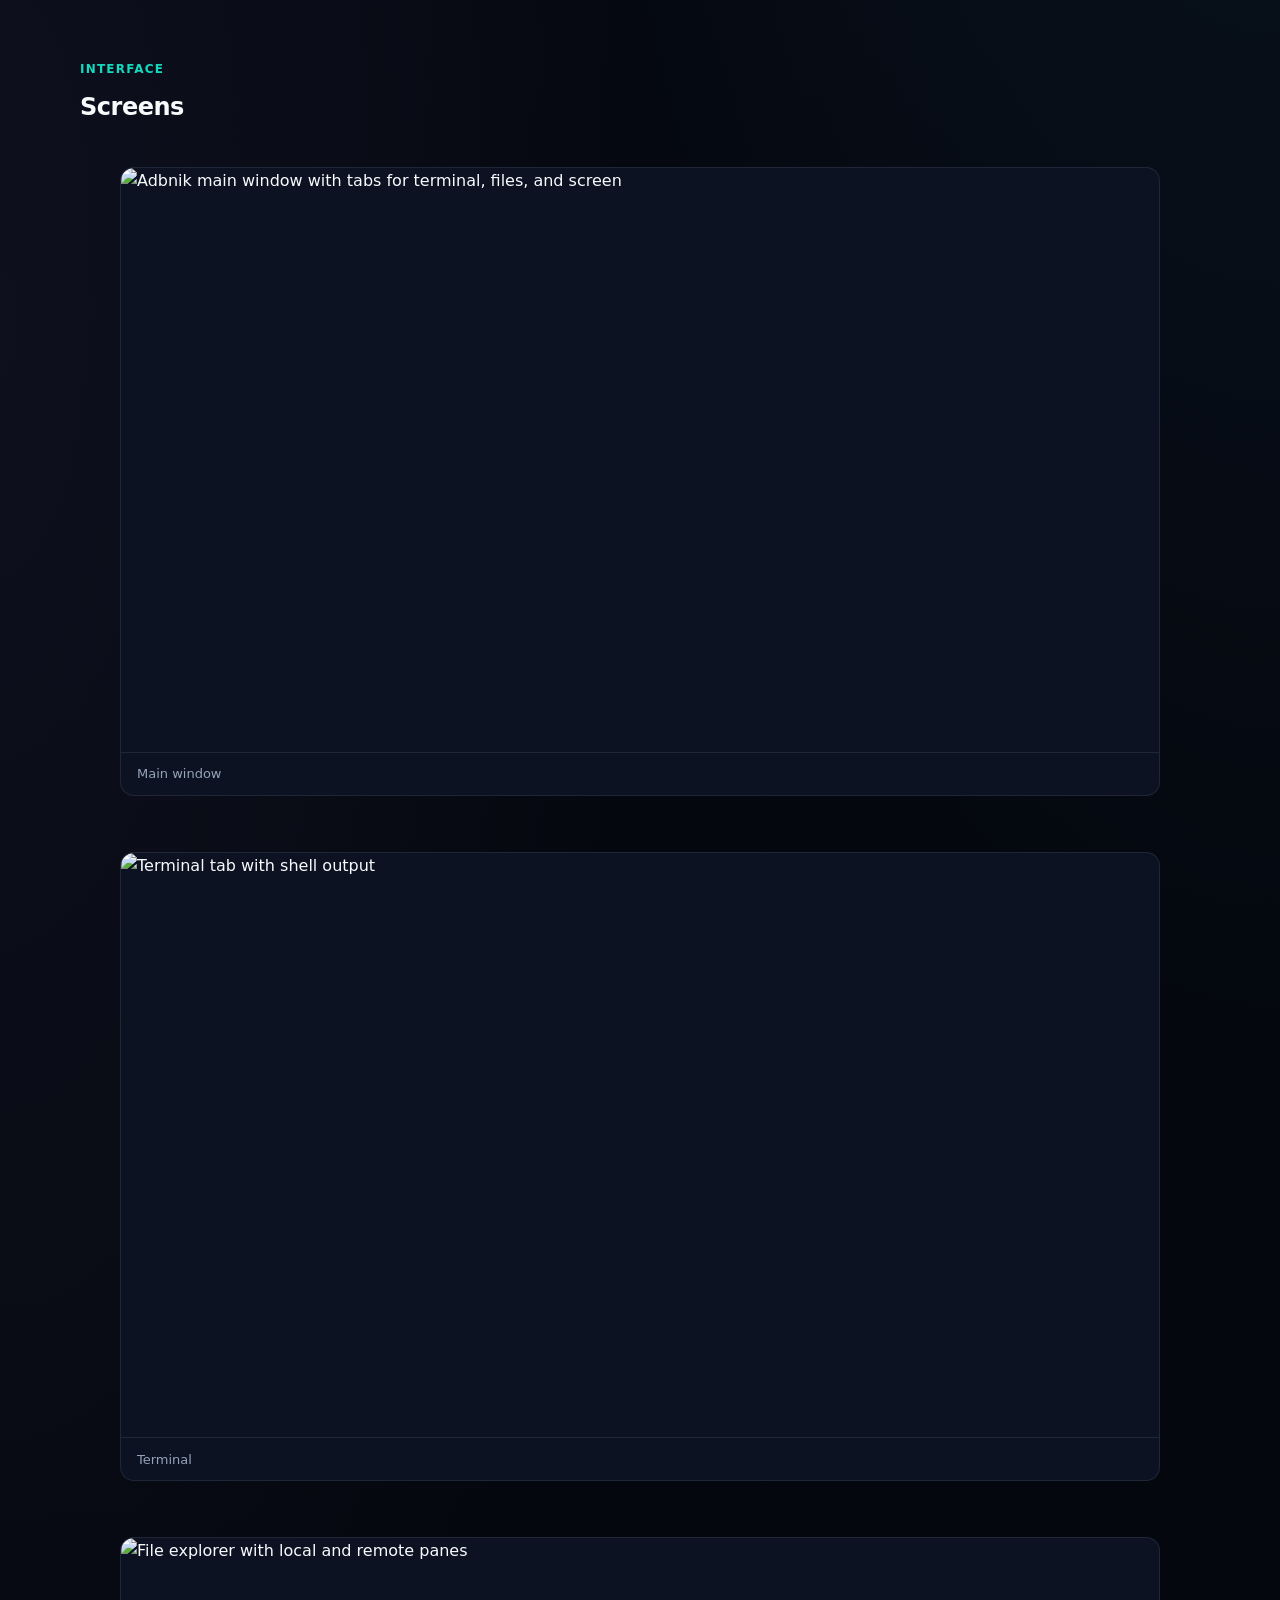
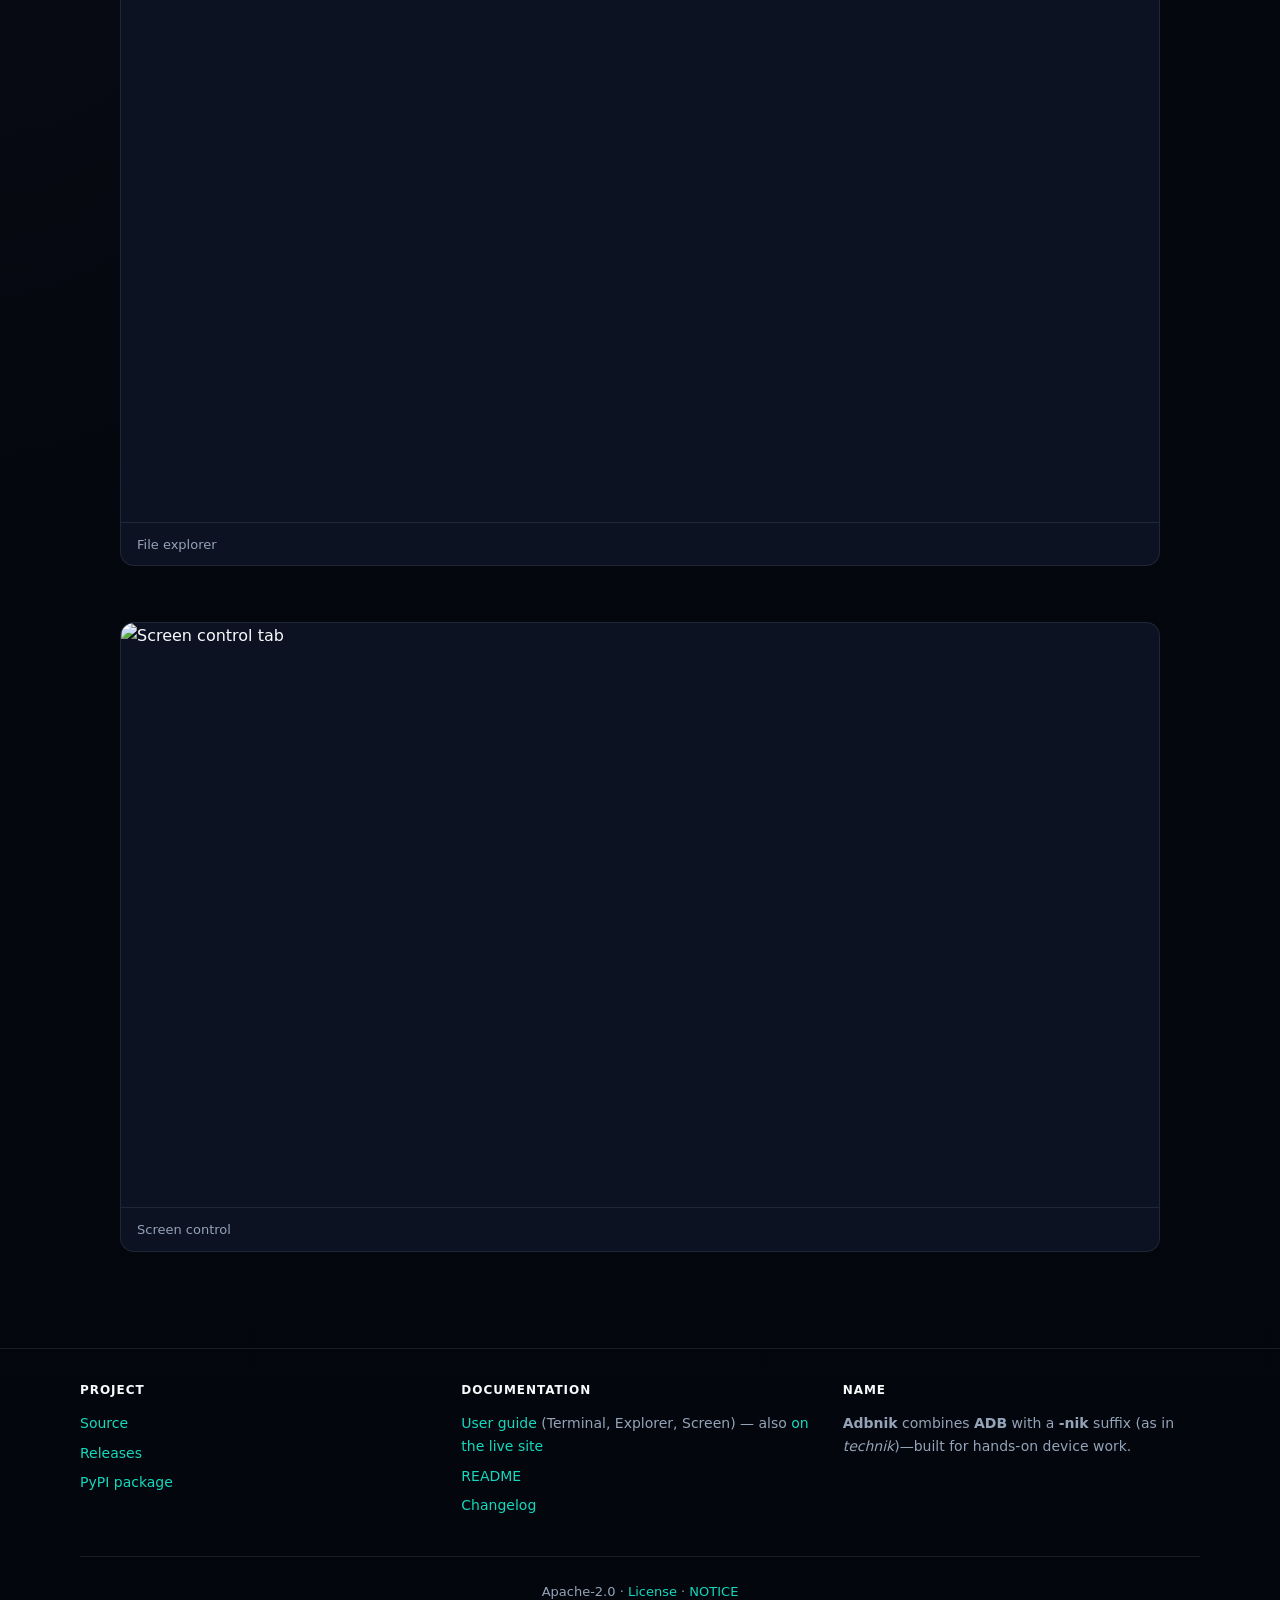
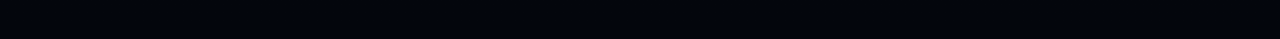
==== commit ff530549: "chore: Linguist docs paths, HTML meta keywords, JSON-LD; platform copy" ====
--- a/docs/index.html
+++ b/docs/index.html
@@ -3,14 +3,18 @@
 <head>
   <meta charset="utf-8" />
   <meta name="viewport" content="width=device-width, initial-scale=1" />
-  <meta name="description" content="Adbnik — desktop workspace for Android ADB, SSH/serial terminals, SFTP/FTP file transfer, and screen mirroring. Python · PyQt5 · Apache-2.0." />
+  <meta name="keywords" content="Adbnik, adbnik, Python, Python 3, PyQt5, PyQt, ADB, Android, Android Debug Bridge, SSH, OpenSSH, serial, COM, scrcpy, screen mirroring, SFTP, FTP, desktop application, pip, PyPI" />
+  <meta name="description" content="Adbnik — Python PyQt5 desktop workspace for Android ADB, SSH/serial terminals, SFTP/FTP file transfer, and screen mirroring. Apache-2.0." />
   <meta name="theme-color" content="#070b12" />
   <meta property="og:title" content="Adbnik — Android &amp; device workspace" />
-  <meta property="og:description" content="ADB, SSH, serial, SFTP/FTP, and screen mirroring in one PyQt5 workspace. Latest: v6.0.0." />
+  <meta property="og:description" content="Python PyQt5 app: ADB, SSH, serial, SFTP/FTP, and screen mirroring in one workspace. Latest: v6.0.0." />
   <meta property="og:type" content="website" />
   <title>Adbnik — Android &amp; device workspace</title>
   <link rel="stylesheet" href="css/site.css" />
   <link rel="icon" href="https://raw.githubusercontent.com/nvnkennedy/adbnik/main/branding/adbnik-256.png" type="image/png" />
+  <script type="application/ld+json">
+  {"@context":"https://schema.org","@type":"SoftwareApplication","name":"Adbnik","alternateName":"adbnik","applicationCategory":"DeveloperApplication","operatingSystem":"Windows, Linux, macOS","programmingLanguage":"Python","runtimePlatform":"PyQt5","description":"Python PyQt5 desktop workspace for Android ADB, SSH, serial, SFTP/FTP, and screen mirroring.","downloadUrl":"https://pypi.org/project/adbnik/"}
+  </script>
 </head>
 <body>
   <a class="skip-link" href="#main">Skip to content</a>
@@ -37,7 +41,7 @@
     <div class="wrap">
       <section class="hero" aria-labelledby="hero-title">
         <p class="version-pill" title="Current stable release on PyPI"><span class="dot" aria-hidden="true"></span> v6.0.0</p>
-        <p class="section-label">Desktop · Windows · Linux · macOS</p>
+        <p class="section-label">Desktop · Windows (primary) · Linux &amp; macOS via pip</p>
         <h1 id="hero-title">Your workspace for Android debugging and remote ops</h1>
         <p class="hero-lead">
           <strong>Adbnik</strong> is a PyQt5 application: <strong>ADB</strong> sessions and device tools,
@@ -45,6 +49,7 @@
           (device, SFTP, FTP), and <strong>screen mirroring</strong>—organized in one place.
           External tools (<code style="font-size:0.95em">adb</code>, <code style="font-size:0.95em">ssh</code>, <code style="font-size:0.95em">scrcpy</code>) come from your system; configure paths in preferences if needed.
         </p>
+        <p class="install-note">The same package installs from PyPI on Windows, Linux, and macOS where PyQt5 runs. The native installer, desktop shortcut helper (<code>adbnik-setup</code>), embedded scrcpy tab, and local CMD/PowerShell tabs are <strong>Windows-only</strong>; other platforms use your system shells and a separate mirror window.</p>
         <div class="hero-cta">
           <a class="btn btn-primary" href="https://pypi.org/project/adbnik/">Install from PyPI</a>
           <a class="btn btn-ghost" href="guide/index.html">User guide</a>
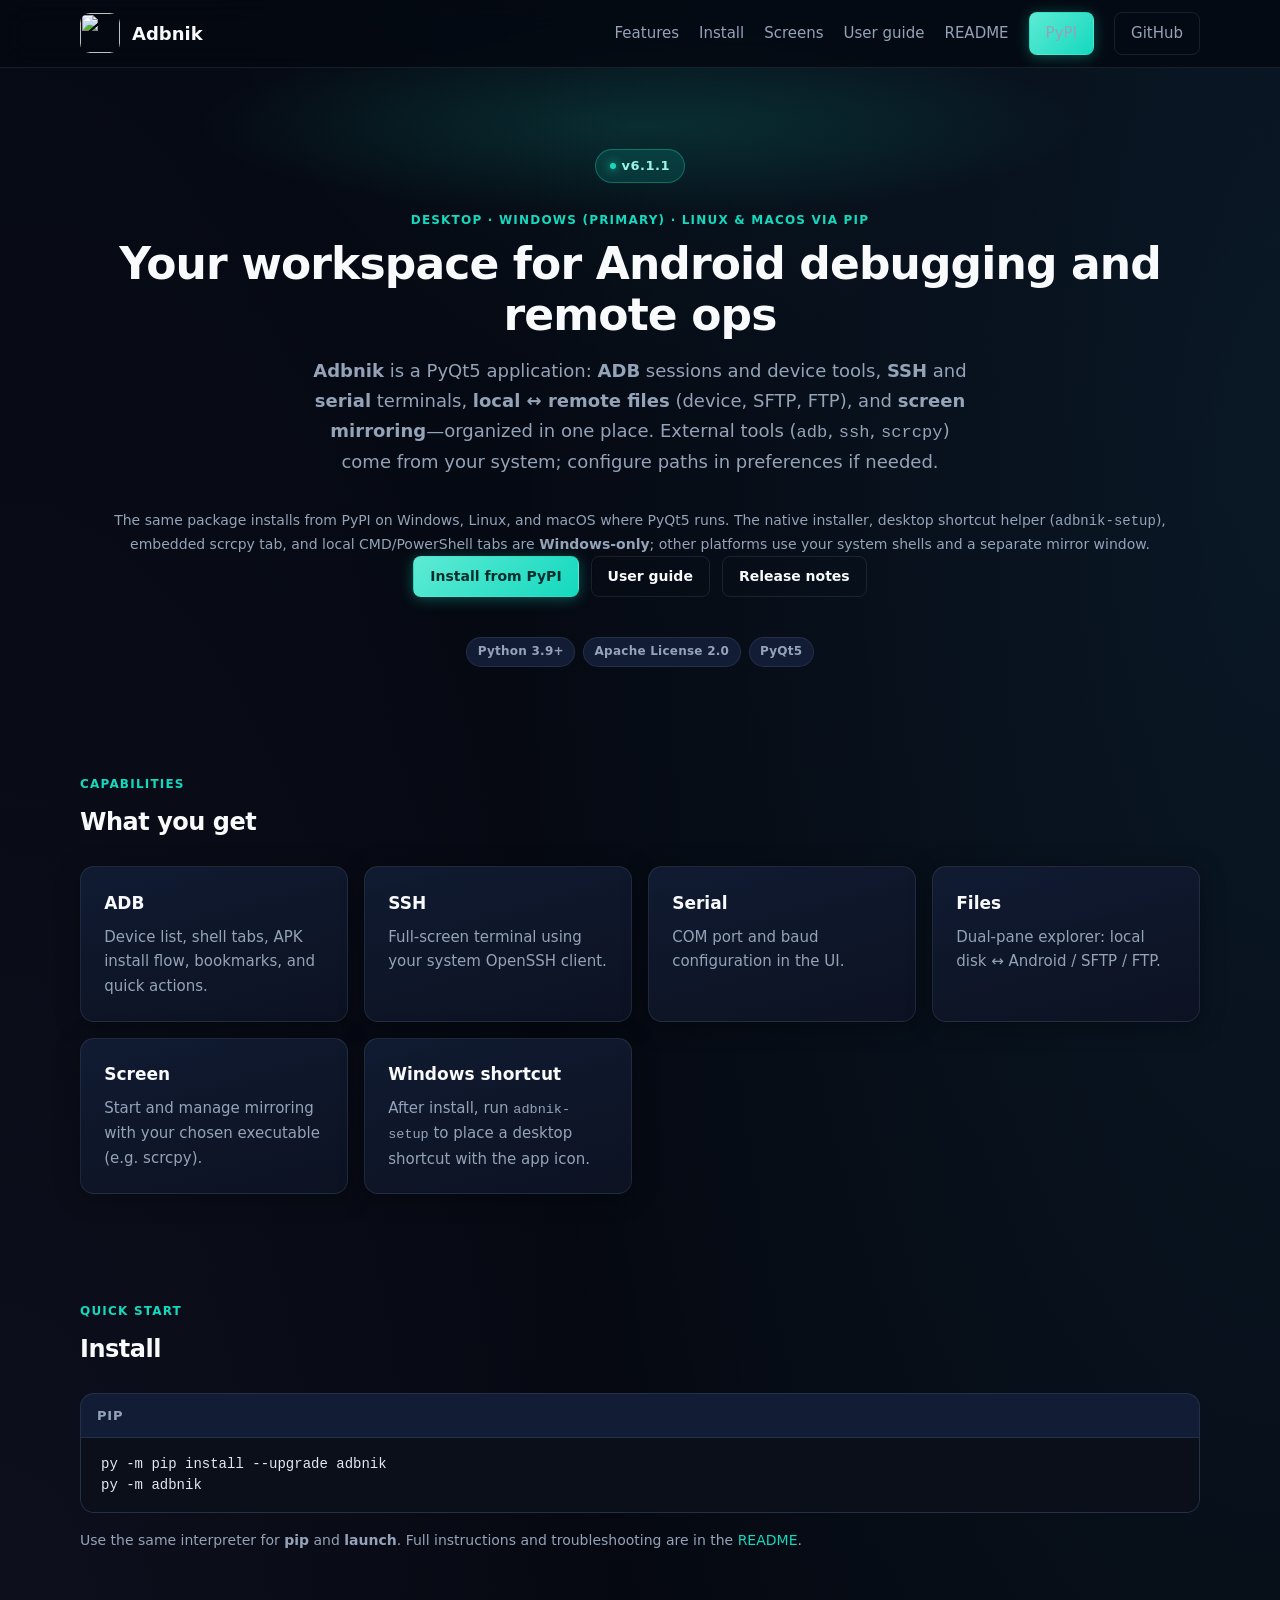
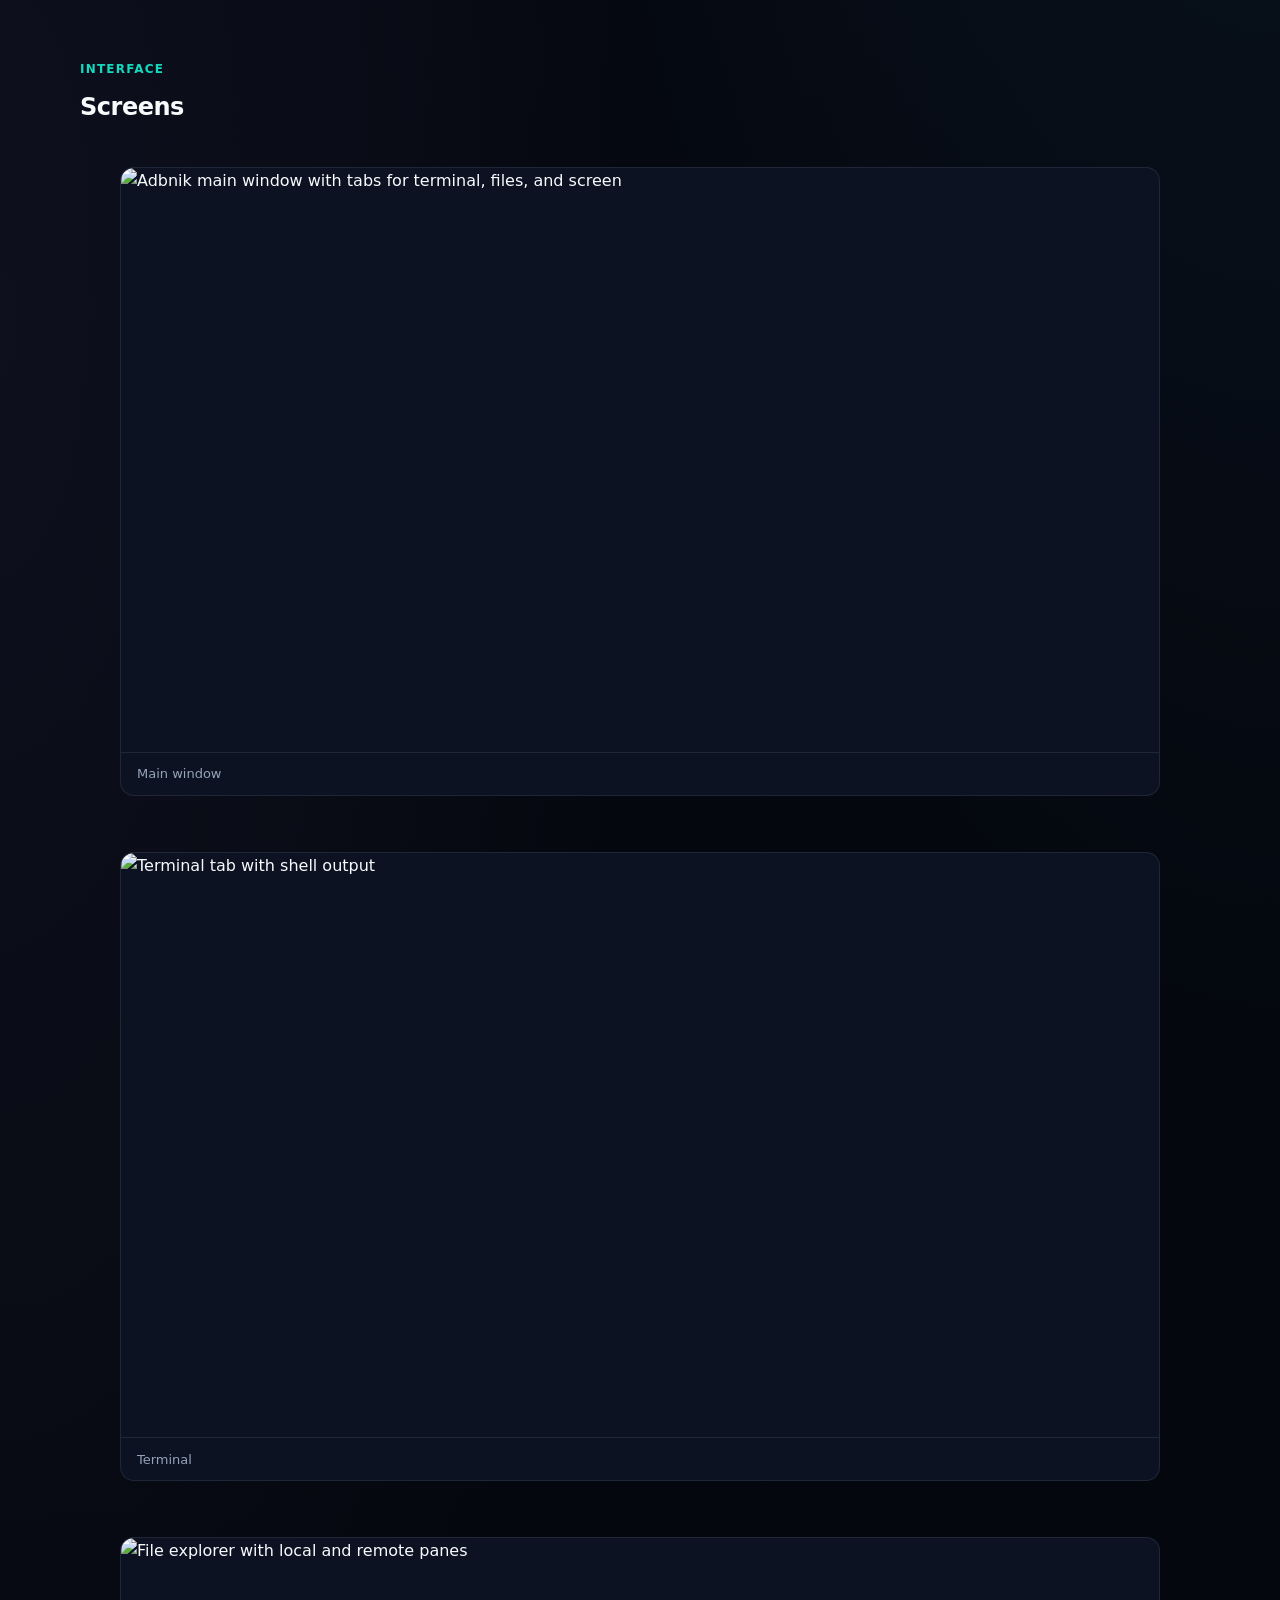
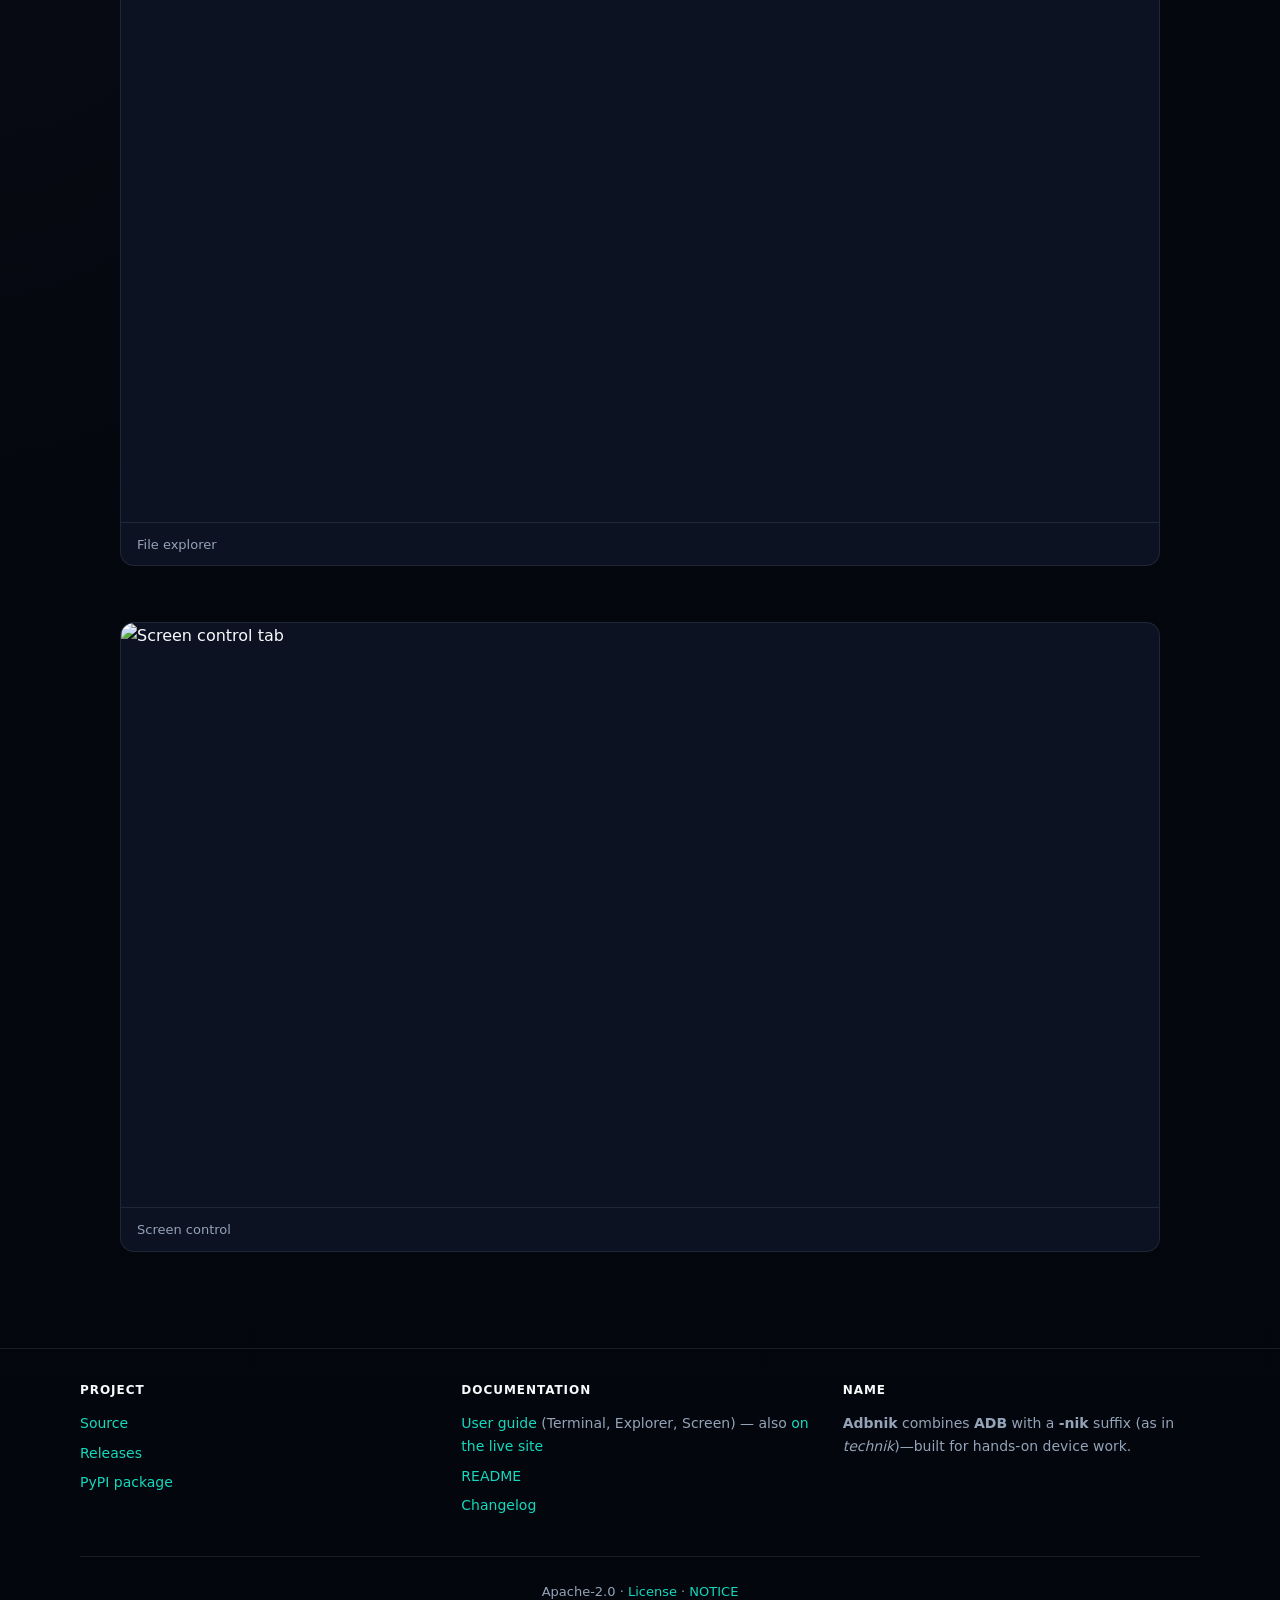
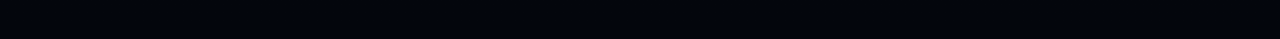
==== commit 3063a536: "release: complete v6.1.1 metadata (changelog, site, PyPI urls) Co-authored-by: Cursor <cursoragent@c" ====
--- a/docs/index.html
+++ b/docs/index.html
@@ -7,7 +7,7 @@
   <meta name="description" content="Adbnik — Python PyQt5 desktop workspace for Android ADB, SSH/serial terminals, SFTP/FTP file transfer, and screen mirroring. Apache-2.0." />
   <meta name="theme-color" content="#070b12" />
   <meta property="og:title" content="Adbnik — Android &amp; device workspace" />
-  <meta property="og:description" content="Python PyQt5 app: ADB, SSH, serial, SFTP/FTP, and screen mirroring in one workspace. Latest: v6.0.0." />
+  <meta property="og:description" content="Python PyQt5 app: ADB, SSH, serial, SFTP/FTP, and screen mirroring in one workspace. Latest: v6.1.1." />
   <meta property="og:type" content="website" />
   <title>Adbnik — Android &amp; device workspace</title>
   <link rel="stylesheet" href="css/site.css" />
@@ -40,7 +40,7 @@
   <main id="main">
     <div class="wrap">
       <section class="hero" aria-labelledby="hero-title">
-        <p class="version-pill" title="Current stable release on PyPI"><span class="dot" aria-hidden="true"></span> v6.0.0</p>
+        <p class="version-pill" title="Current stable release on PyPI"><span class="dot" aria-hidden="true"></span> v6.1.1</p>
         <p class="section-label">Desktop · Windows (primary) · Linux &amp; macOS via pip</p>
         <h1 id="hero-title">Your workspace for Android debugging and remote ops</h1>
         <p class="hero-lead">
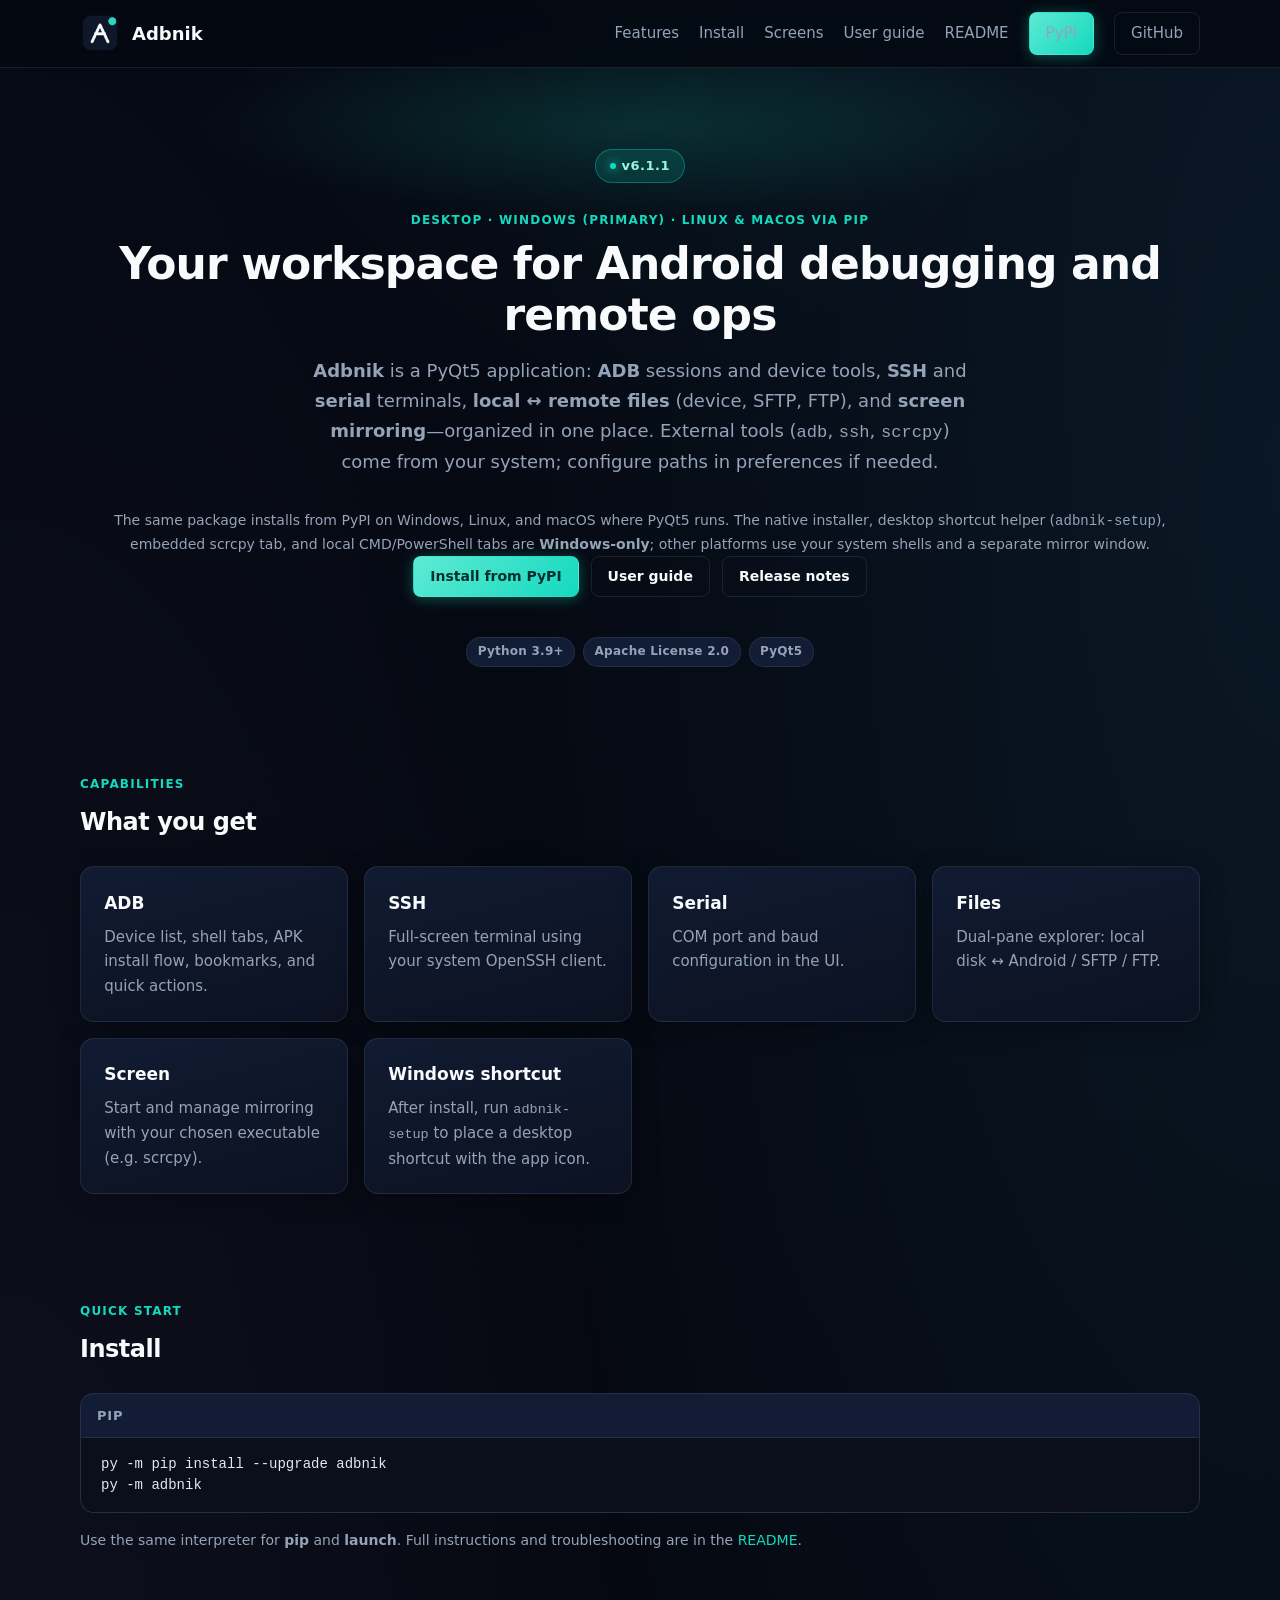
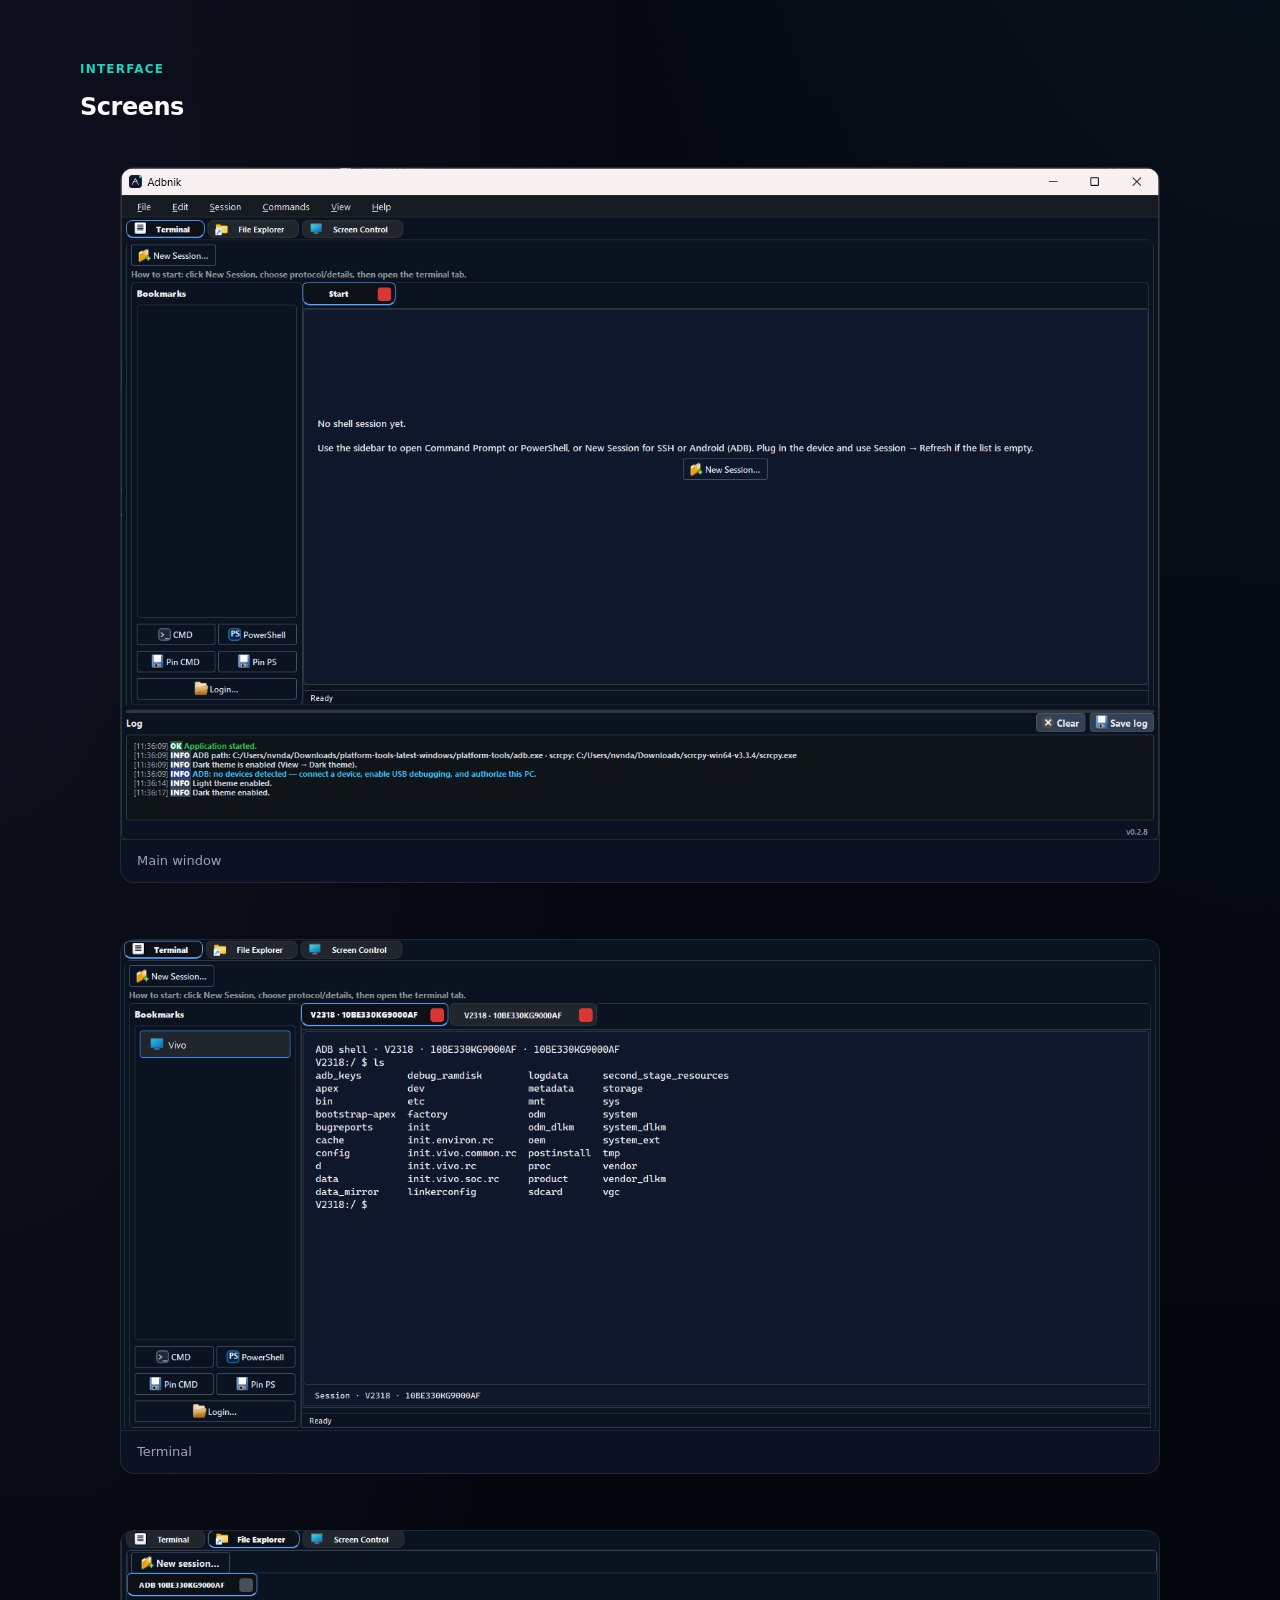
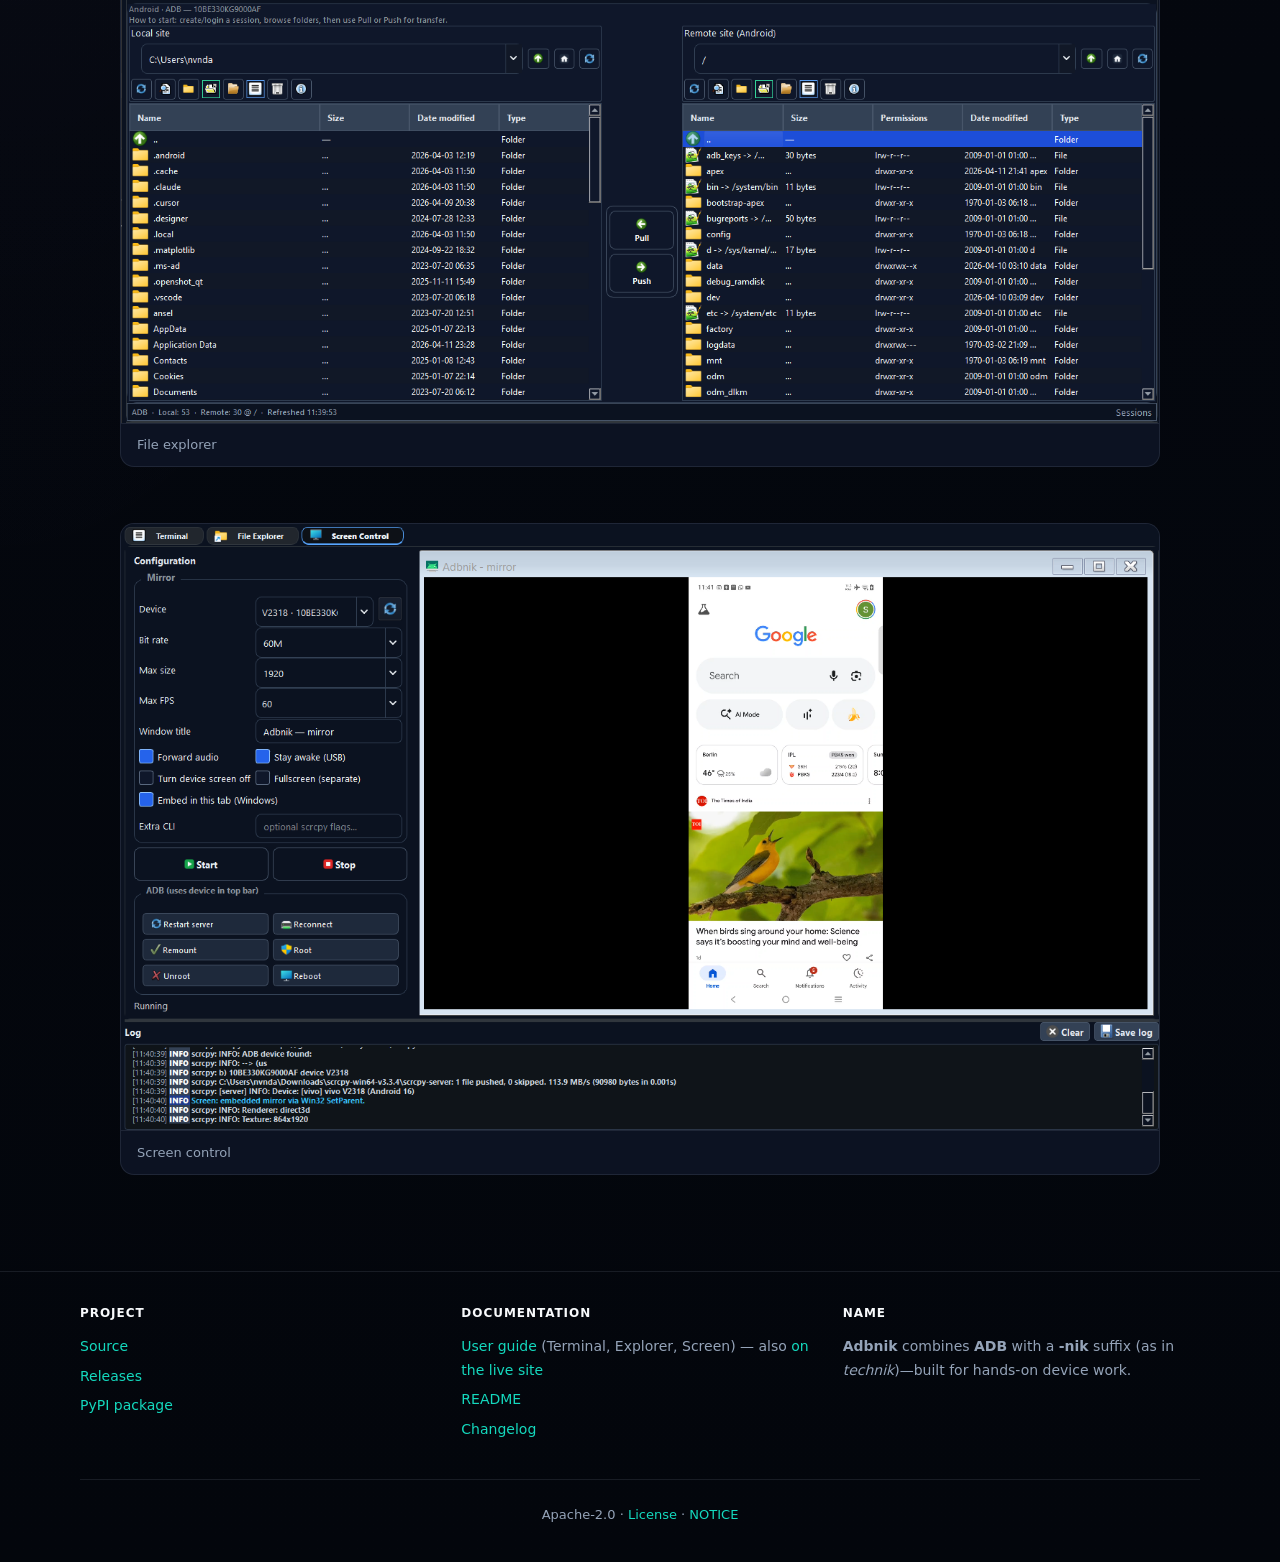
==== commit bc32bf8e: "chore: tri-branch layout, CI on naveen and pypi, stable 6.1.1 Co-authored-by: Cursor <cursoragent@cu" ====
--- a/docs/index.html
+++ b/docs/index.html
@@ -11,7 +11,7 @@
   <meta property="og:type" content="website" />
   <title>Adbnik — Android &amp; device workspace</title>
   <link rel="stylesheet" href="css/site.css" />
-  <link rel="icon" href="https://raw.githubusercontent.com/nvnkennedy/adbnik/main/branding/adbnik-256.png" type="image/png" />
+  <link rel="icon" href="../branding/adbnik-256.png" type="image/png" />
   <script type="application/ld+json">
   {"@context":"https://schema.org","@type":"SoftwareApplication","name":"Adbnik","alternateName":"adbnik","applicationCategory":"DeveloperApplication","operatingSystem":"Windows, Linux, macOS","programmingLanguage":"Python","runtimePlatform":"PyQt5","description":"Python PyQt5 desktop workspace for Android ADB, SSH, serial, SFTP/FTP, and screen mirroring.","downloadUrl":"https://pypi.org/project/adbnik/"}
   </script>
@@ -22,7 +22,7 @@
   <header class="site-header">
     <div class="wrap header-inner">
       <a class="brand" href="./">
-        <img src="https://raw.githubusercontent.com/nvnkennedy/adbnik/main/branding/adbnik-256.png" width="40" height="40" alt="" />
+        <img src="../branding/adbnik-256.png" width="40" height="40" alt="" />
         <span>Adbnik</span>
       </a>
       <nav class="nav" aria-label="Primary">
@@ -113,7 +113,7 @@
         <div class="shots">
           <figure class="shot">
             <img
-              src="https://raw.githubusercontent.com/nvnkennedy/adbnik/main/docs/screenshots/01-main-window.png"
+              src="screenshots/01-main-window.png"
               alt="Adbnik main window with tabs for terminal, files, and screen"
               width="1280"
               height="720"
@@ -123,7 +123,7 @@
           </figure>
           <figure class="shot">
             <img
-              src="https://raw.githubusercontent.com/nvnkennedy/adbnik/main/docs/screenshots/02-terminal.png"
+              src="screenshots/02-terminal.png"
               alt="Terminal tab with shell output"
               width="1280"
               height="720"
@@ -133,7 +133,7 @@
           </figure>
           <figure class="shot">
             <img
-              src="https://raw.githubusercontent.com/nvnkennedy/adbnik/main/docs/screenshots/03-file-explorer.png"
+              src="screenshots/03-file-explorer.png"
               alt="File explorer with local and remote panes"
               width="1280"
               height="720"
@@ -143,7 +143,7 @@
           </figure>
           <figure class="shot">
             <img
-              src="https://raw.githubusercontent.com/nvnkennedy/adbnik/main/docs/screenshots/04-screen-control.png"
+              src="screenshots/04-screen-control.png"
               alt="Screen control tab"
               width="1280"
               height="720"
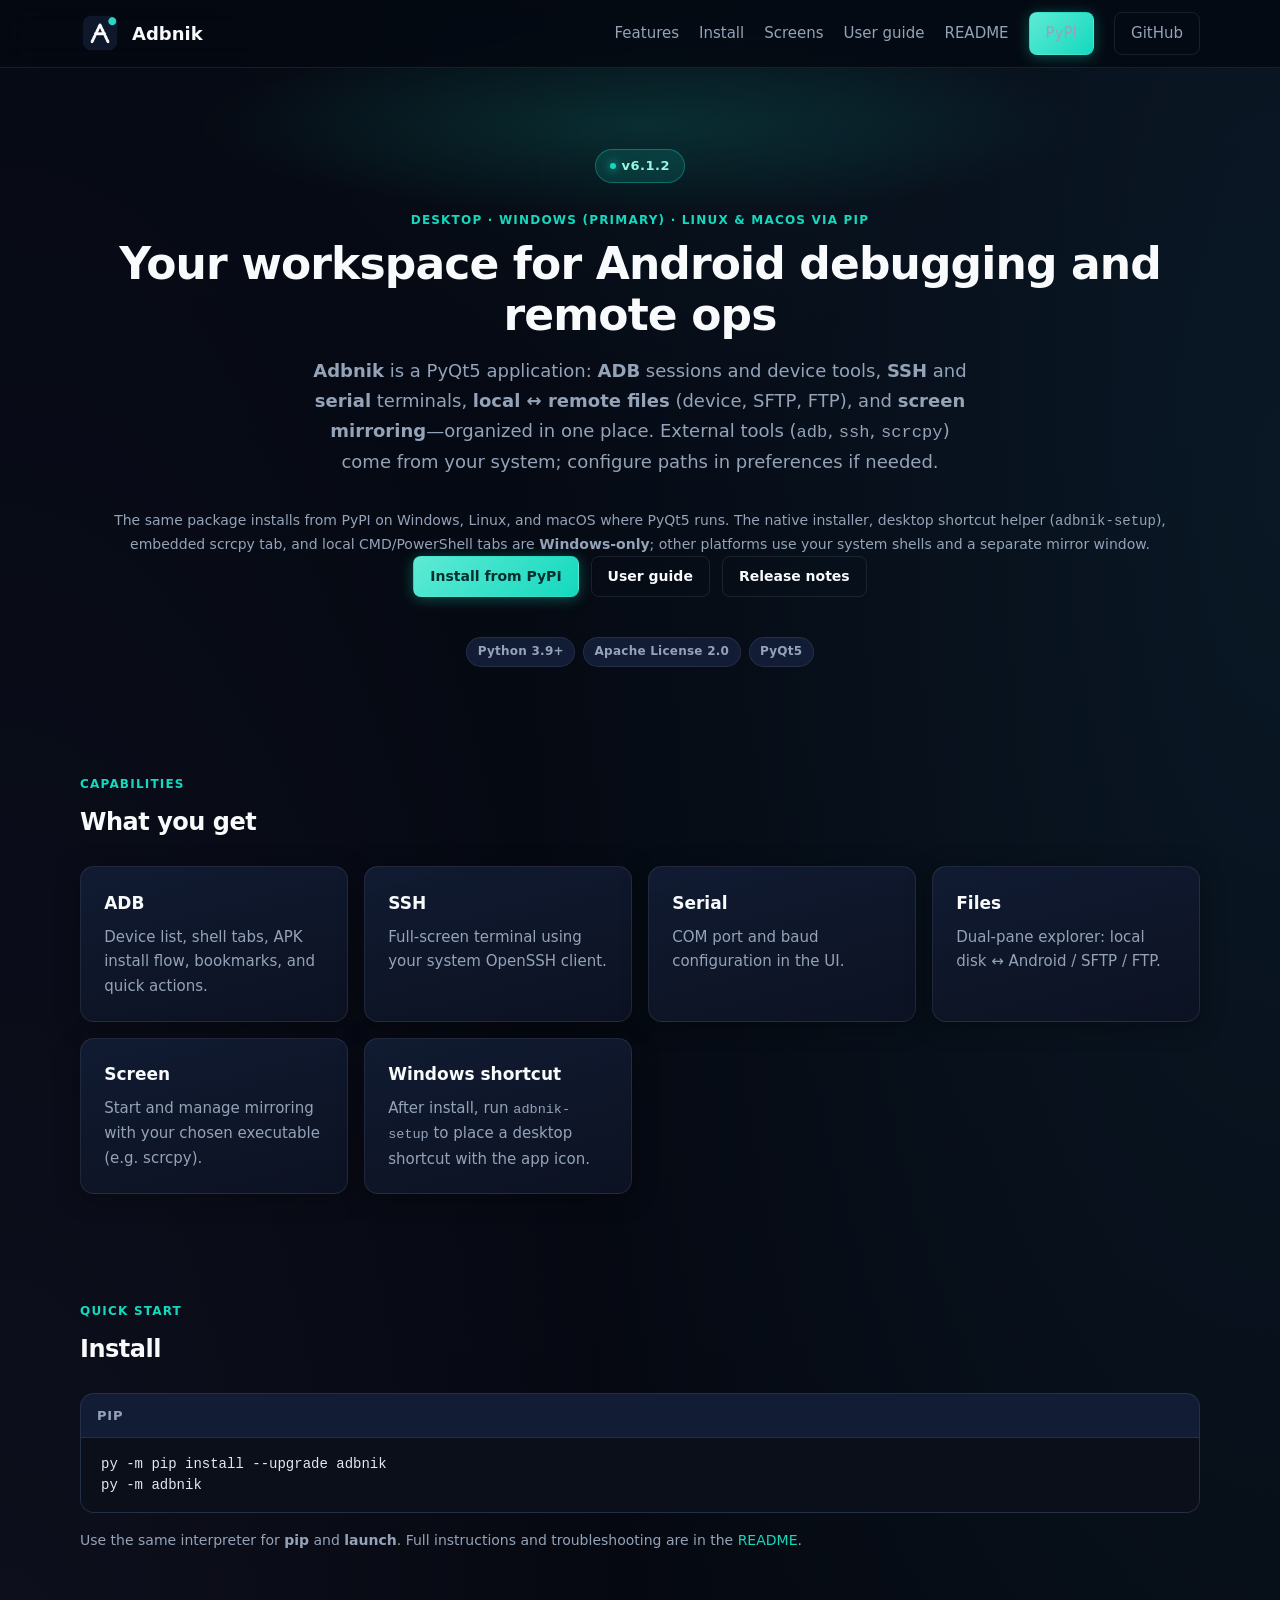
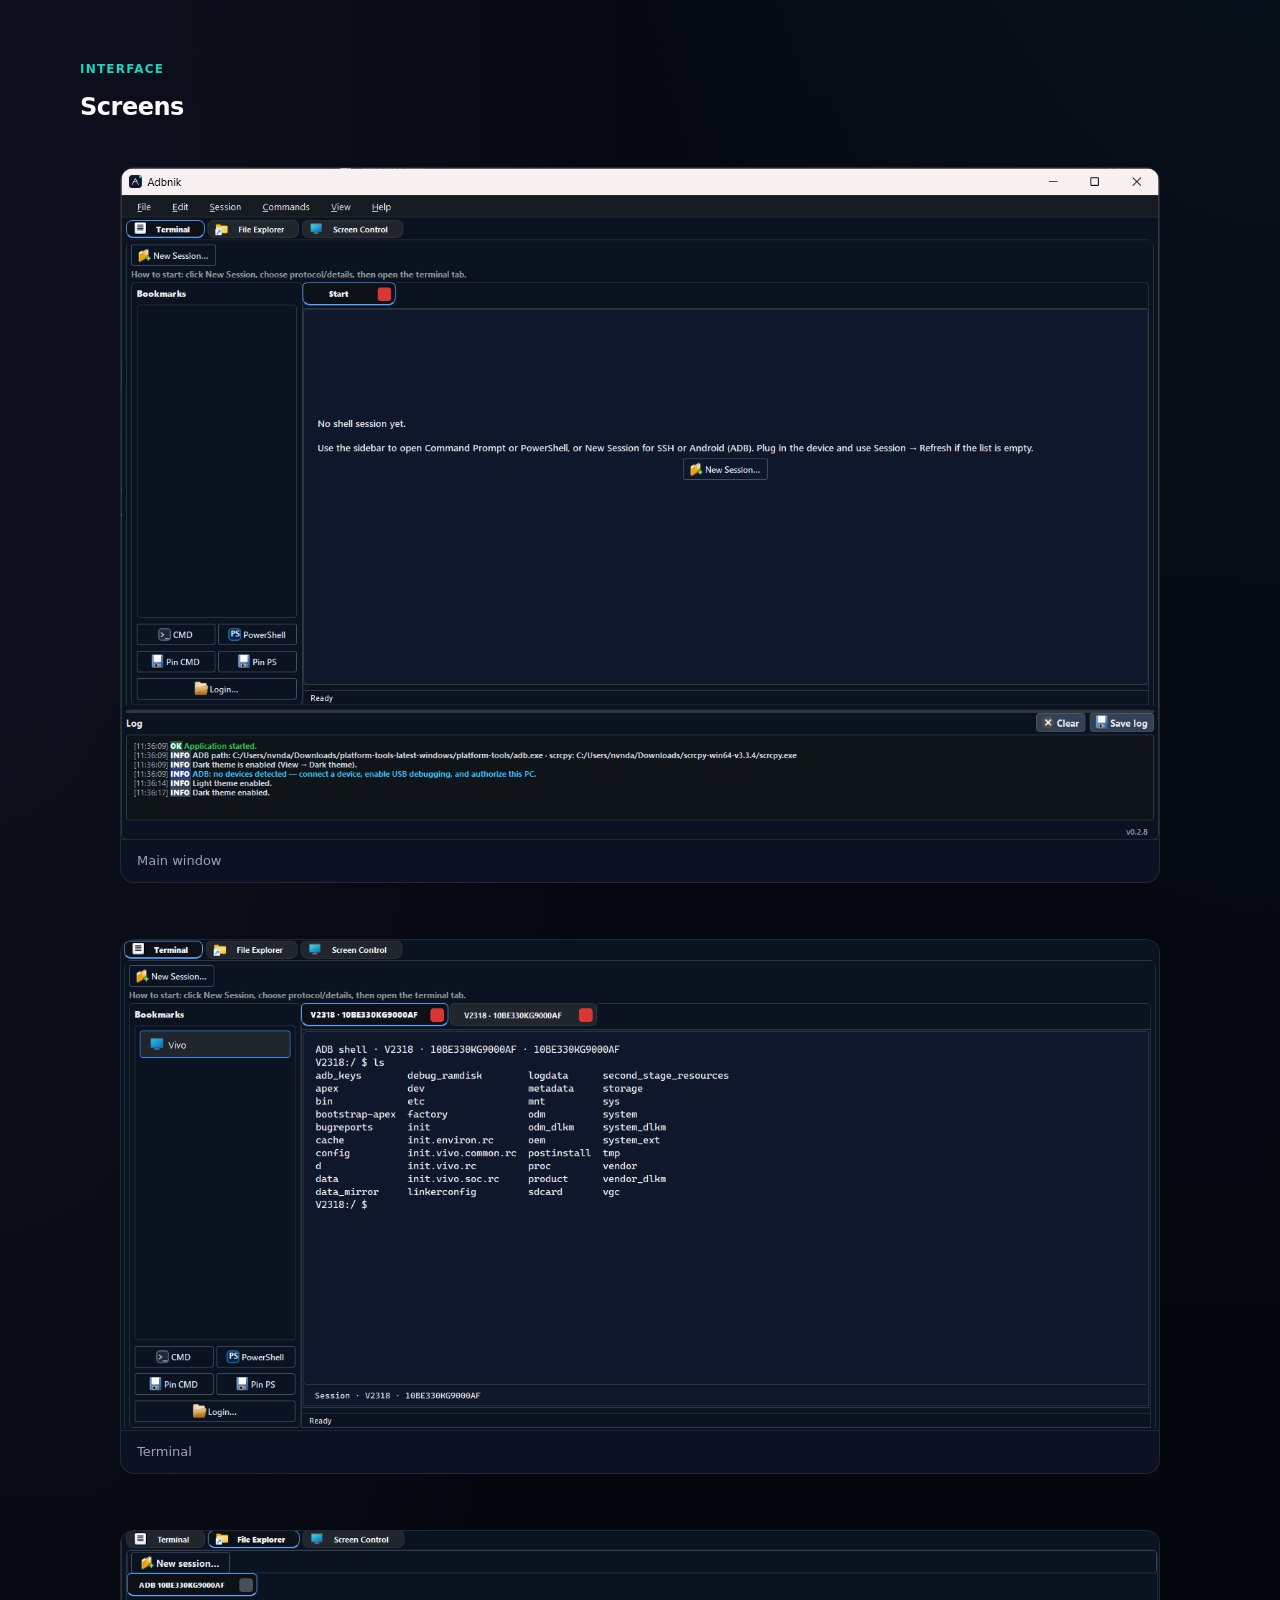
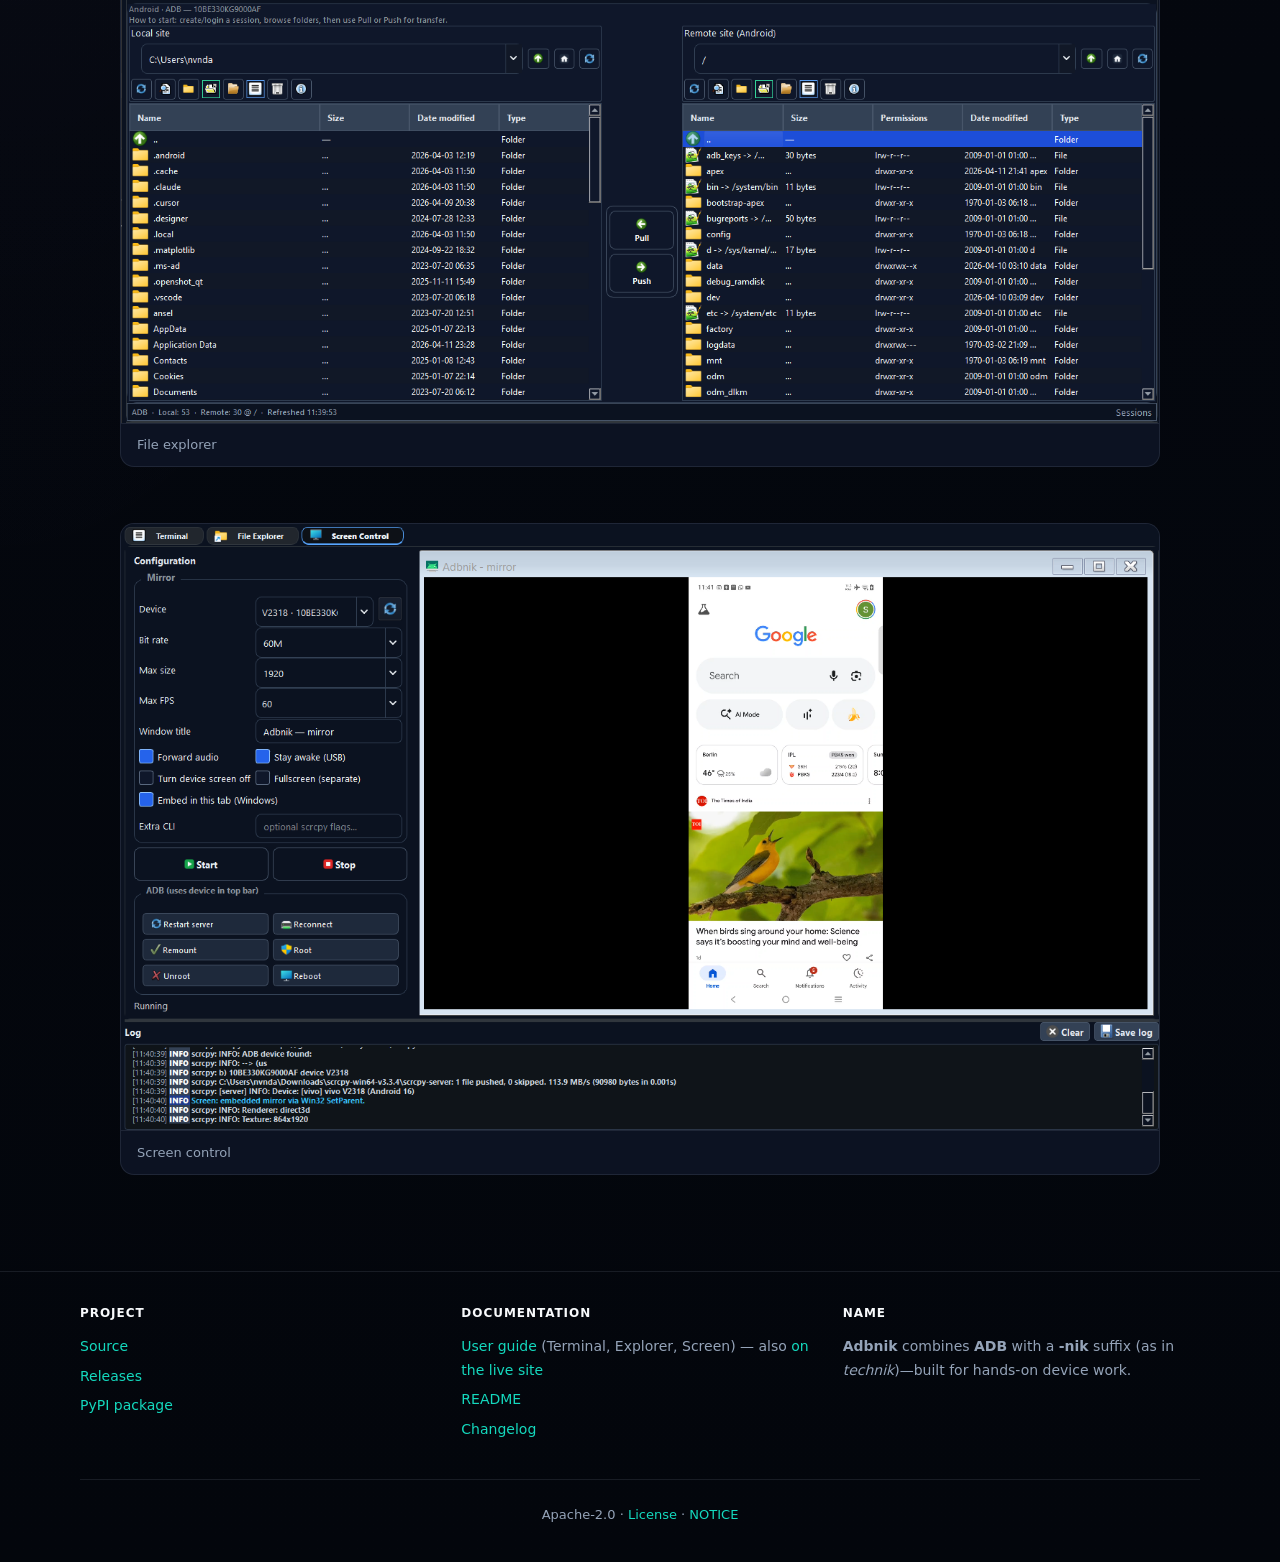
==== commit 1c7781b1: "Release 6.1.2 and align docs for public nvnkennedy/adbnik repo Co-authored-by: Cursor <cursoragent@c" ====
--- a/docs/index.html
+++ b/docs/index.html
@@ -7,7 +7,7 @@
   <meta name="description" content="Adbnik — Python PyQt5 desktop workspace for Android ADB, SSH/serial terminals, SFTP/FTP file transfer, and screen mirroring. Apache-2.0." />
   <meta name="theme-color" content="#070b12" />
   <meta property="og:title" content="Adbnik — Android &amp; device workspace" />
-  <meta property="og:description" content="Python PyQt5 app: ADB, SSH, serial, SFTP/FTP, and screen mirroring in one workspace. Latest: v6.1.1." />
+  <meta property="og:description" content="Python PyQt5 app: ADB, SSH, serial, SFTP/FTP, and screen mirroring in one workspace. Latest: v6.1.2." />
   <meta property="og:type" content="website" />
   <title>Adbnik — Android &amp; device workspace</title>
   <link rel="stylesheet" href="css/site.css" />
@@ -40,7 +40,7 @@
   <main id="main">
     <div class="wrap">
       <section class="hero" aria-labelledby="hero-title">
-        <p class="version-pill" title="Current stable release on PyPI"><span class="dot" aria-hidden="true"></span> v6.1.1</p>
+        <p class="version-pill" title="Current stable release on PyPI"><span class="dot" aria-hidden="true"></span> v6.1.2</p>
         <p class="section-label">Desktop · Windows (primary) · Linux &amp; macOS via pip</p>
         <h1 id="hero-title">Your workspace for Android debugging and remote ops</h1>
         <p class="hero-lead">
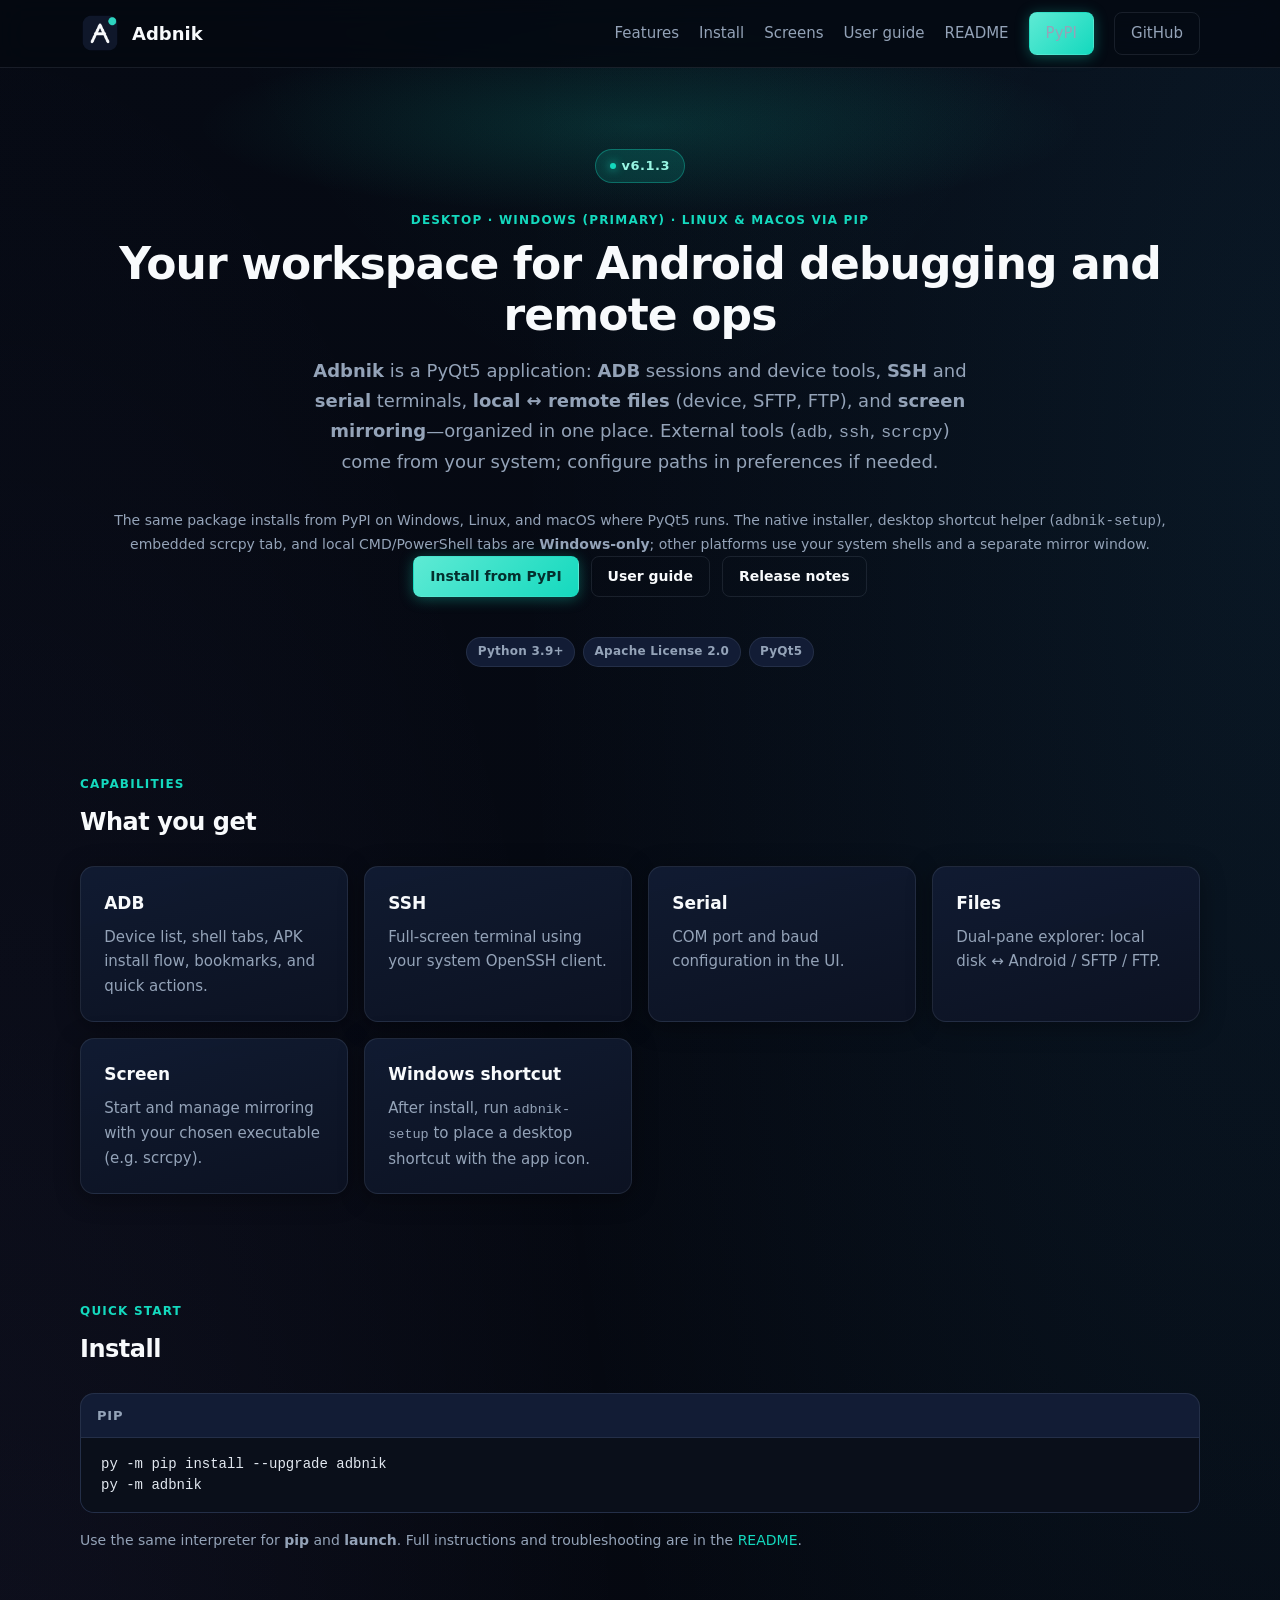
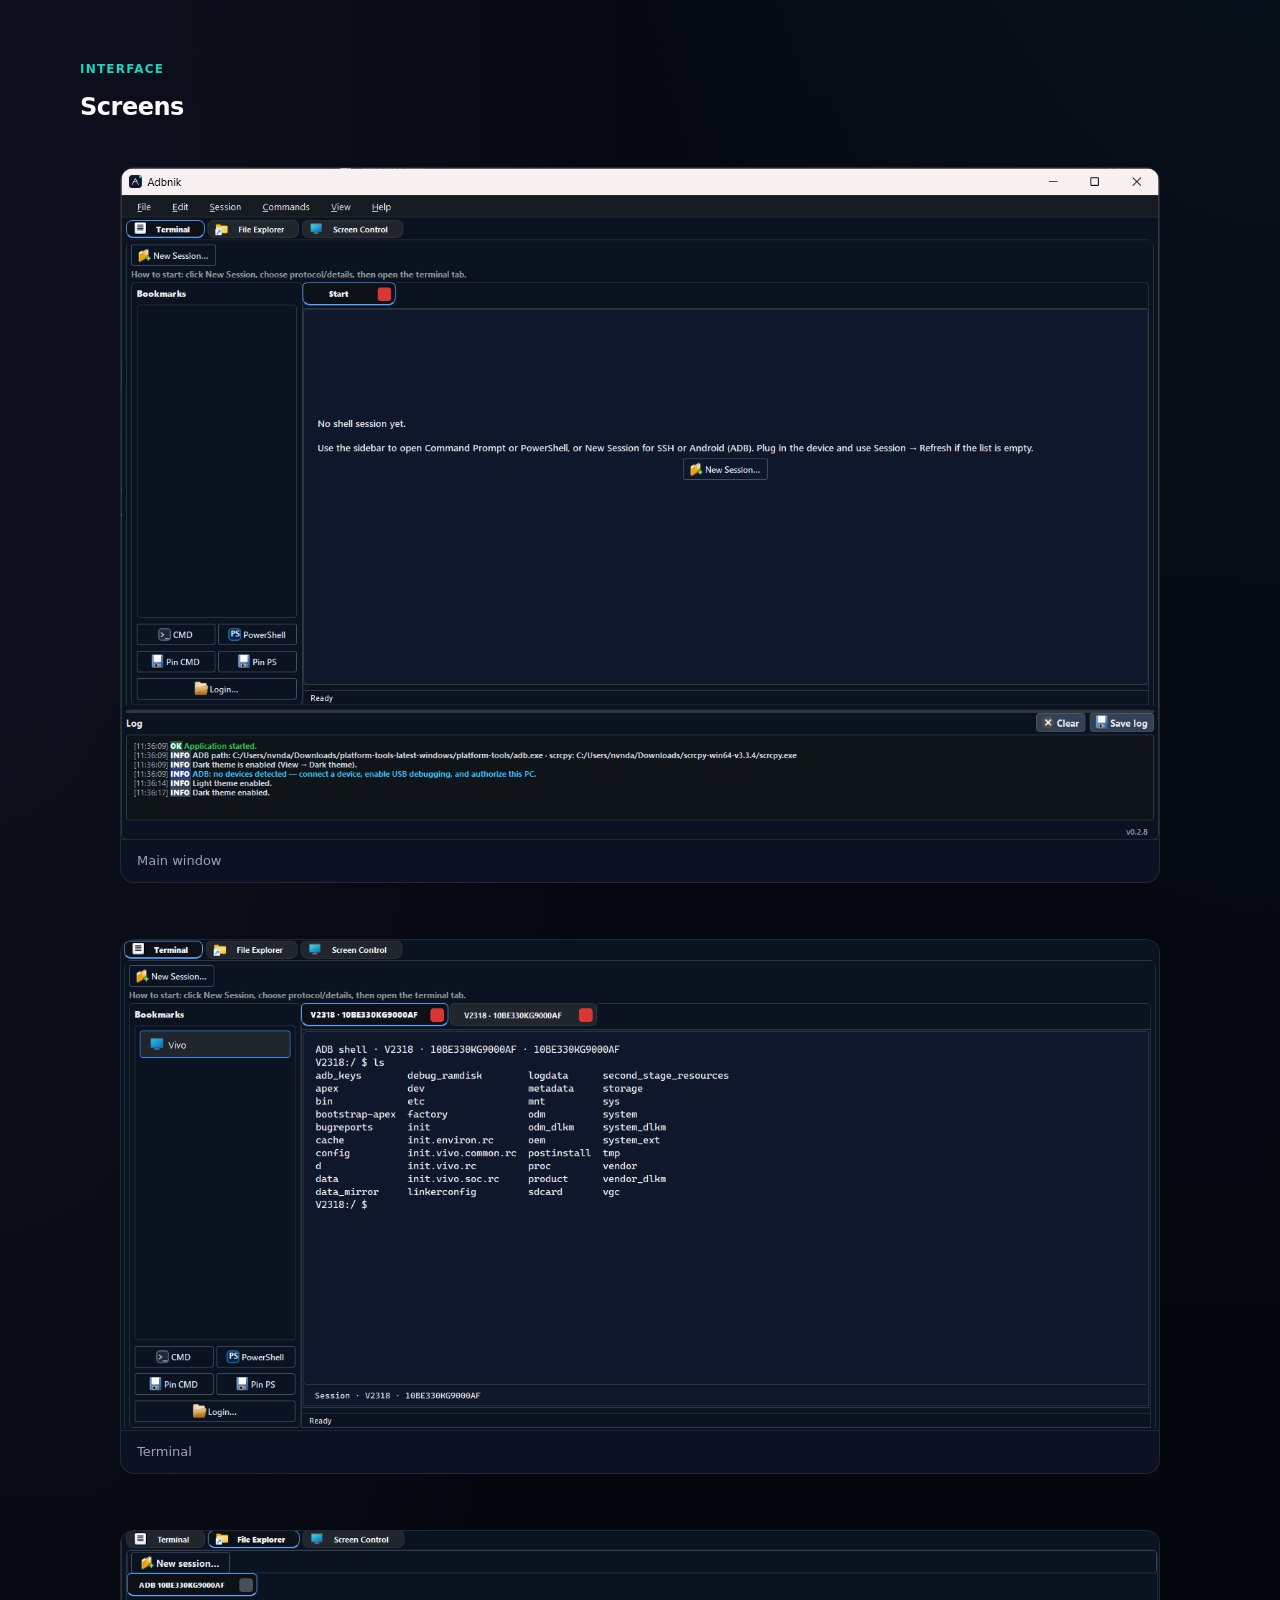
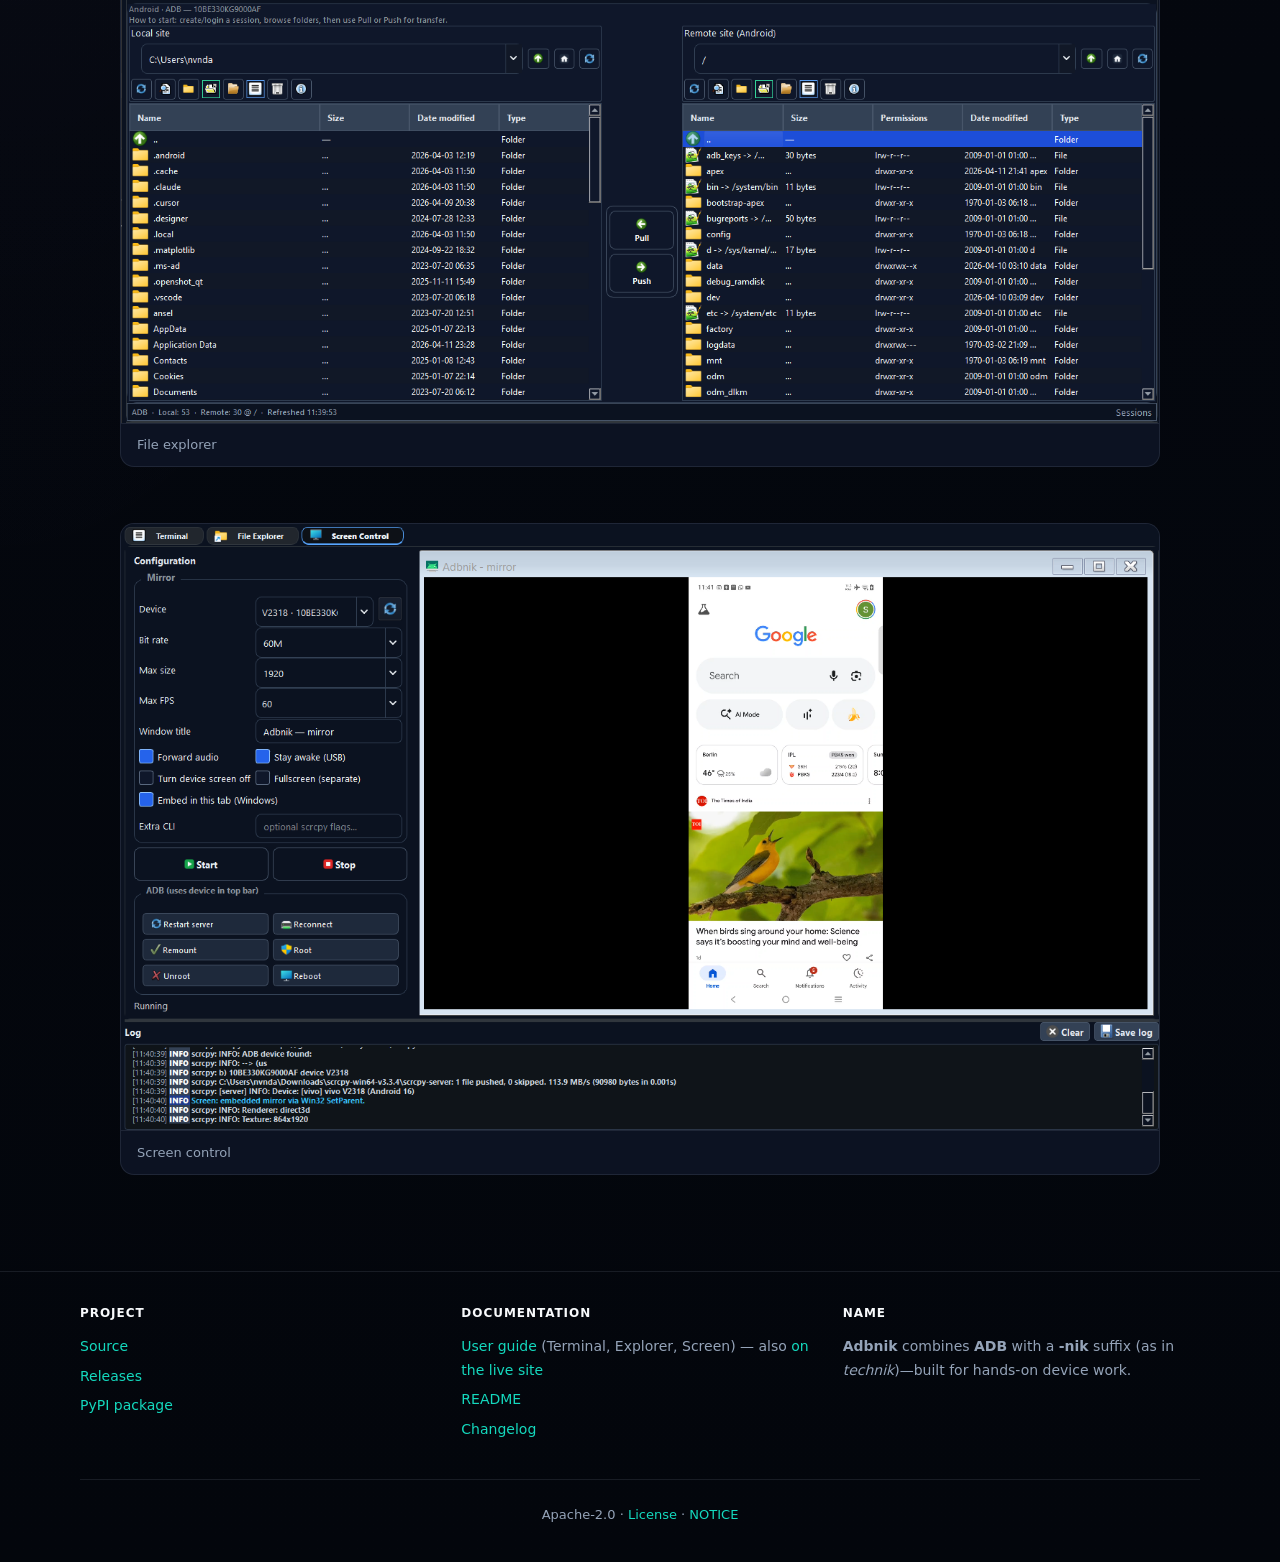
==== commit 49444666: "Release 6.1.3: fix Pages branding, PyPI publish triggers, README image URLs Co-authored-by: Cursor <" ====
--- a/docs/index.html
+++ b/docs/index.html
@@ -7,7 +7,7 @@
   <meta name="description" content="Adbnik — Python PyQt5 desktop workspace for Android ADB, SSH/serial terminals, SFTP/FTP file transfer, and screen mirroring. Apache-2.0." />
   <meta name="theme-color" content="#070b12" />
   <meta property="og:title" content="Adbnik — Android &amp; device workspace" />
-  <meta property="og:description" content="Python PyQt5 app: ADB, SSH, serial, SFTP/FTP, and screen mirroring in one workspace. Latest: v6.1.2." />
+  <meta property="og:description" content="Python PyQt5 app: ADB, SSH, serial, SFTP/FTP, and screen mirroring in one workspace. Latest: v6.1.3." />
   <meta property="og:type" content="website" />
   <title>Adbnik — Android &amp; device workspace</title>
   <link rel="stylesheet" href="css/site.css" />
@@ -40,7 +40,7 @@
   <main id="main">
     <div class="wrap">
       <section class="hero" aria-labelledby="hero-title">
-        <p class="version-pill" title="Current stable release on PyPI"><span class="dot" aria-hidden="true"></span> v6.1.2</p>
+        <p class="version-pill" title="Current stable release on PyPI"><span class="dot" aria-hidden="true"></span> v6.1.3</p>
         <p class="section-label">Desktop · Windows (primary) · Linux &amp; macOS via pip</p>
         <h1 id="hero-title">Your workspace for Android debugging and remote ops</h1>
         <p class="hero-lead">
